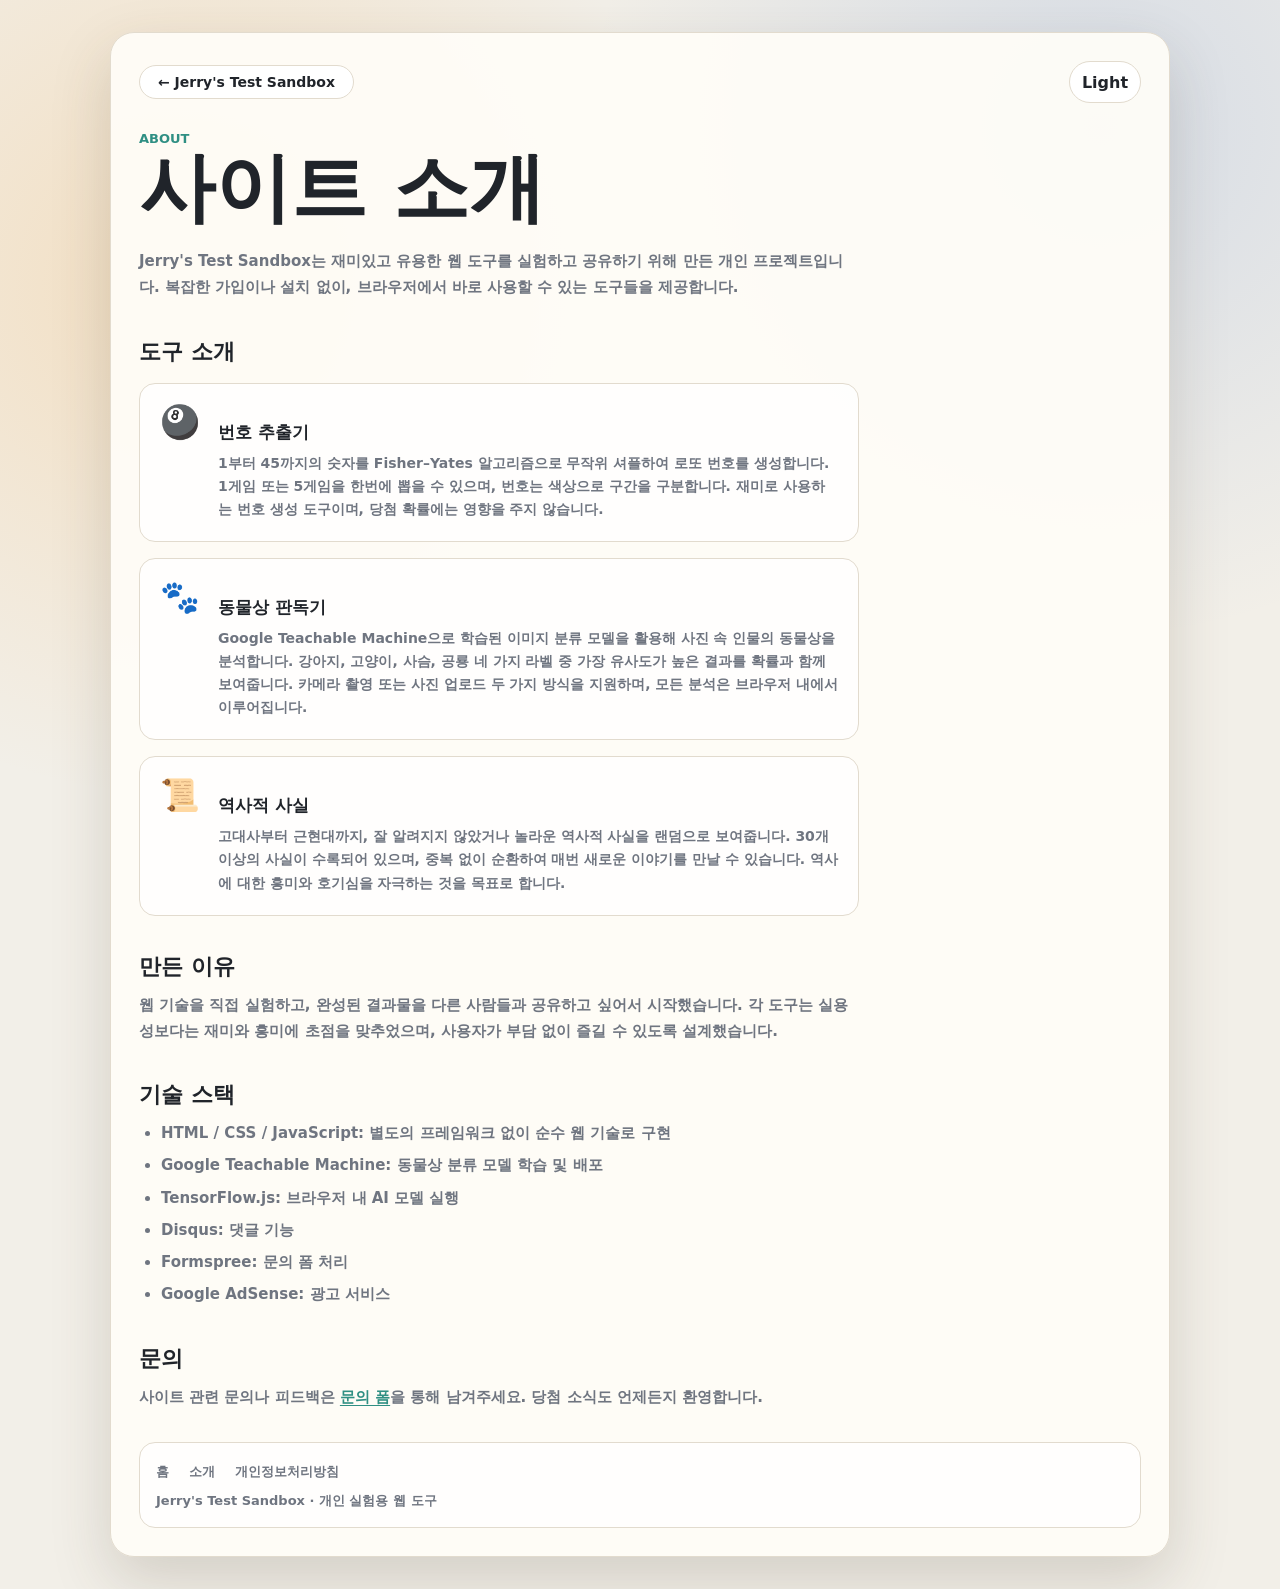
==== about.html @ fc661491 "Restructure sandbox pages and improve interactions" ====
<!DOCTYPE html>
<html lang="ko">
<head>
    <meta charset="UTF-8">
    <meta name="viewport" content="width=device-width, initial-scale=1.0">
    <meta name="description" content="Jerry's Test Sandbox 소개 - 로또 번호 추출기, 동물상 판독기, 역사적 사실 생성기를 만든 개인 실험 사이트입니다.">
    <title>사이트 소개 · Jerry's Test Sandbox</title>
    <link rel="stylesheet" href="styles.css">
    <script async src="https://pagead2.googlesyndication.com/pagead/js/adsbygoogle.js?client=ca-pub-7454071284445870" crossorigin="anonymous"></script>
</head>
<body>
    <main class="app-shell">
        <div class="page-panel">
            <nav class="sub-nav">
                <a href="index.html" class="back-link">← Jerry's Test Sandbox</a>
                <button class="theme-toggle" id="themeToggle" type="button" aria-label="다크 모드로 전환">
                    <span id="themeLabel">Light</span>
                </button>
            </nav>

            <header class="page-header">
                <p class="eyebrow">About</p>
                <h1>사이트 소개</h1>
            </header>

            <div class="prose">
                <p>Jerry's Test Sandbox는 재미있고 유용한 웹 도구를 실험하고 공유하기 위해 만든 개인 프로젝트입니다. 복잡한 가입이나 설치 없이, 브라우저에서 바로 사용할 수 있는 도구들을 제공합니다.</p>

                <h2>도구 소개</h2>

                <div class="about-grid">
                    <div class="about-card">
                        <div class="about-icon" aria-hidden="true">🎱</div>
                        <div>
                            <h3><a href="lotto.html">번호 추출기</a></h3>
                            <p>1부터 45까지의 숫자를 Fisher–Yates 알고리즘으로 무작위 셔플하여 로또 번호를 생성합니다. 1게임 또는 5게임을 한번에 뽑을 수 있으며, 번호는 색상으로 구간을 구분합니다. 재미로 사용하는 번호 생성 도구이며, 당첨 확률에는 영향을 주지 않습니다.</p>
                        </div>
                    </div>

                    <div class="about-card">
                        <div class="about-icon" aria-hidden="true">🐾</div>
                        <div>
                            <h3><a href="animal.html">동물상 판독기</a></h3>
                            <p>Google Teachable Machine으로 학습된 이미지 분류 모델을 활용해 사진 속 인물의 동물상을 분석합니다. 강아지, 고양이, 사슴, 공룡 네 가지 라벨 중 가장 유사도가 높은 결과를 확률과 함께 보여줍니다. 카메라 촬영 또는 사진 업로드 두 가지 방식을 지원하며, 모든 분석은 브라우저 내에서 이루어집니다.</p>
                        </div>
                    </div>

                    <div class="about-card">
                        <div class="about-icon" aria-hidden="true">📜</div>
                        <div>
                            <h3><a href="history.html">역사적 사실</a></h3>
                            <p>고대사부터 근현대까지, 잘 알려지지 않았거나 놀라운 역사적 사실을 랜덤으로 보여줍니다. 30개 이상의 사실이 수록되어 있으며, 중복 없이 순환하여 매번 새로운 이야기를 만날 수 있습니다. 역사에 대한 흥미와 호기심을 자극하는 것을 목표로 합니다.</p>
                        </div>
                    </div>
                </div>

                <h2>만든 이유</h2>
                <p>웹 기술을 직접 실험하고, 완성된 결과물을 다른 사람들과 공유하고 싶어서 시작했습니다. 각 도구는 실용성보다는 재미와 흥미에 초점을 맞추었으며, 사용자가 부담 없이 즐길 수 있도록 설계했습니다.</p>

                <h2>기술 스택</h2>
                <ul>
                    <li><strong>HTML / CSS / JavaScript:</strong> 별도의 프레임워크 없이 순수 웹 기술로 구현</li>
                    <li><strong>Google Teachable Machine:</strong> 동물상 분류 모델 학습 및 배포</li>
                    <li><strong>TensorFlow.js:</strong> 브라우저 내 AI 모델 실행</li>
                    <li><strong>Disqus:</strong> 댓글 기능</li>
                    <li><strong>Formspree:</strong> 문의 폼 처리</li>
                    <li><strong>Google AdSense:</strong> 광고 서비스</li>
                </ul>

                <h2>문의</h2>
                <p>사이트 관련 문의나 피드백은 <a href="index.html#contact">문의 폼</a>을 통해 남겨주세요. 당첨 소식도 언제든지 환영합니다.</p>
            </div>

            <footer class="site-footer">
                <div class="footer-links">
                    <a href="index.html">홈</a>
                    <a href="about.html">소개</a>
                    <a href="privacy.html">개인정보처리방침</a>
                </div>
                <p>Jerry's Test Sandbox · 개인 실험용 웹 도구</p>
            </footer>
        </div>
    </main>
    <script src="common.js"></script>
</body>
</html>
---- styles.css ----
:root {
    color-scheme: light;
    --bg: #f2efe8;
    --panel: #fffdf8;
    --panel-strong: #ffffff;
    --text: #20242a;
    --muted: #6f7580;
    --line: #e2dbce;
    --accent: #2f8f83;
    --accent-dark: #1f6f66;
    --warm: #f4b45f;
    --rose: #e9697a;
    --blue: #5987d7;
    --lotto-yellow: #fbc400;
    --lotto-blue: #5f8ee4;
    --lotto-red: #f05b5b;
    --lotto-gray: #8f98a3;
    --lotto-green: #57b96f;
    --shadow: 0 24px 60px rgba(73, 62, 44, 0.18);
}

body.dark {
    color-scheme: dark;
    --bg: #14181b;
    --panel: #1e2428;
    --panel-strong: #283037;
    --text: #f5f7f8;
    --muted: #a9b1bb;
    --line: #39424a;
    --accent: #63c9b9;
    --accent-dark: #8ce3d6;
    --warm: #f4c978;
    --rose: #ff8a98;
    --blue: #7ea7ff;
    --lotto-yellow: #ffd43b;
    --lotto-blue: #78a7ff;
    --lotto-red: #ff7676;
    --lotto-gray: #aeb7c4;
    --lotto-green: #69d384;
    --shadow: 0 24px 70px rgba(0, 0, 0, 0.38);
}

* {
    box-sizing: border-box;
}

[hidden] {
    display: none !important;
}

body {
    min-height: 100vh;
    margin: 0;
    font-family: Inter, ui-sans-serif, system-ui, -apple-system, BlinkMacSystemFont, "Segoe UI", sans-serif;
    background:
        radial-gradient(circle at 14% 18%, color-mix(in srgb, var(--warm) 28%, transparent), transparent 30%),
        radial-gradient(circle at 86% 8%, color-mix(in srgb, var(--blue) 18%, transparent), transparent 28%),
        var(--bg);
    color: var(--text);
}

button,
input {
    font: inherit;
}

select,
textarea {
    font: inherit;
}

.app-shell {
    min-height: 100vh;
    display: grid;
    place-items: center;
    padding: 32px 18px;
}

.sandbox-panel,
.page-panel {
    width: min(1060px, 100%);
    padding: 28px;
    border: 1px solid var(--line);
    border-radius: 24px;
    background: color-mix(in srgb, var(--panel) 93%, transparent);
    box-shadow: var(--shadow);
}

.topbar {
    display: flex;
    align-items: flex-start;
    justify-content: space-between;
    gap: 18px;
    margin-bottom: 20px;
}

.eyebrow {
    margin: 0 0 6px;
    color: var(--accent);
    font-size: 13px;
    font-weight: 900;
    letter-spacing: 0;
    text-transform: uppercase;
}

h1,
h2,
p {
    margin-top: 0;
}

h1 {
    margin-bottom: 0;
    font-size: clamp(40px, 7vw, 76px);
    line-height: 0.95;
}

.theme-toggle {
    min-width: 72px;
    min-height: 42px;
    border: 1px solid var(--line);
    border-radius: 999px;
    background: var(--panel-strong);
    color: var(--text);
    font-weight: 900;
    cursor: pointer;
}

.feature-nav {
    display: grid;
    grid-template-columns: repeat(3, minmax(0, 1fr));
    gap: 10px;
    margin-bottom: 22px;
    padding: 8px;
    border: 1px solid var(--line);
    border-radius: 18px;
    background: color-mix(in srgb, var(--panel-strong) 72%, transparent);
}

.nav-button {
    min-height: 48px;
    border: 0;
    border-radius: 12px;
    background: transparent;
    color: var(--muted);
    font-weight: 900;
    cursor: pointer;
}

.nav-button.active {
    background: var(--accent);
    color: white;
    box-shadow: 0 12px 22px color-mix(in srgb, var(--accent) 24%, transparent);
}

.feature-view {
    display: none;
}

.feature-view.active {
    display: block;
}

.site-summary {
    display: grid;
    grid-template-columns: repeat(4, minmax(0, 1fr));
    gap: 12px;
    margin-top: 24px;
}

.site-summary article,
.content-notes,
.site-footer {
    border: 1px solid var(--line);
    border-radius: 16px;
    background: color-mix(in srgb, var(--panel-strong) 78%, transparent);
}

.site-summary article {
    padding: 16px;
}

.site-summary h2,
.content-notes h2,
.site-footer h2 {
    margin-bottom: 8px;
    font-size: 17px;
    line-height: 1.25;
}

.site-summary p,
.content-notes p,
.site-footer p {
    margin-bottom: 0;
    color: var(--muted);
    font-size: 14px;
    font-weight: 700;
    line-height: 1.55;
}

.feature-heading {
    margin-bottom: 18px;
}

.feature-heading h2 {
    margin-bottom: 0;
    font-size: clamp(28px, 5vw, 44px);
    line-height: 1;
}

.controls {
    display: flex;
    justify-content: flex-end;
    margin-bottom: 16px;
}

.switch-control {
    display: inline-flex;
    align-items: center;
    gap: 10px;
    min-height: 42px;
    padding: 6px 8px 6px 14px;
    border: 1px solid var(--line);
    border-radius: 999px;
    background: var(--panel-strong);
    color: var(--text);
    cursor: pointer;
    user-select: none;
}

.switch-text {
    font-size: 14px;
    font-weight: 800;
}

.switch-control input {
    position: absolute;
    width: 1px;
    height: 1px;
    opacity: 0;
}

.switch-track {
    display: inline-flex;
    align-items: center;
    width: 48px;
    height: 28px;
    padding: 3px;
    border-radius: 999px;
    background: color-mix(in srgb, var(--line) 76%, var(--panel-strong));
    transition: background-color 180ms ease;
}

.switch-thumb {
    width: 22px;
    height: 22px;
    border-radius: 50%;
    background: var(--panel-strong);
    box-shadow: 0 3px 8px rgba(0, 0, 0, 0.2);
    transition: transform 180ms ease;
}

.switch-control input:checked + .switch-track {
    background: var(--accent);
}

.switch-control input:checked + .switch-track .switch-thumb {
    transform: translateX(20px);
}

.tickets {
    display: grid;
    gap: 14px;
    margin-bottom: 18px;
}

.ticket {
    position: relative;
    overflow: hidden;
    padding: 22px;
    border: 1px solid var(--line);
    border-radius: 18px;
    background:
        linear-gradient(135deg, color-mix(in srgb, var(--panel-strong) 86%, var(--warm)), var(--panel-strong)),
        var(--panel-strong);
}

.ticket.compact {
    display: grid;
    grid-template-columns: 42px minmax(0, 1fr);
    align-items: center;
    gap: 10px;
    padding: 8px 12px;
}

.ticket.compact::before,
.ticket.compact::after {
    display: none;
}

.ticket::before,
.ticket::after {
    position: absolute;
    top: 50%;
    width: 34px;
    height: 34px;
    border-radius: 50%;
    background: var(--panel);
    content: "";
    transform: translateY(-50%);
}

.ticket::before {
    left: -17px;
}

.ticket::after {
    right: -17px;
}

.ticket-header,
.bonus-row {
    display: flex;
    align-items: center;
}

.ticket-header {
    justify-content: space-between;
    gap: 12px;
    margin-bottom: 24px;
}

.ticket-mark {
    padding: 7px 10px;
    border-radius: 8px;
    background: var(--text);
    color: var(--panel);
    font-weight: 900;
}

.game-label {
    color: var(--muted);
    font-size: 14px;
    font-weight: 800;
}

.ticket.compact .game-label {
    min-width: 40px;
    font-size: 13px;
}

.number-line {
    display: flex;
    align-items: center;
    justify-content: center;
    gap: 6px;
    min-width: 0;
}

.balls {
    display: grid;
    grid-template-columns: repeat(6, minmax(54px, 1fr));
    gap: 12px;
}

.ticket.compact .balls {
    grid-template-columns: repeat(6, 34px);
    justify-content: center;
    gap: 5px;
}

.ball,
.bonus-ball {
    display: grid;
    aspect-ratio: 1;
    place-items: center;
    border-radius: 50%;
    color: #111318;
    font-size: clamp(22px, 5vw, 34px);
    font-weight: 900;
    box-shadow: inset 0 -8px 16px rgba(0, 0, 0, 0.16), 0 10px 20px rgba(0, 0, 0, 0.12);
}

.ticket.compact .ball,
.ticket.compact .bonus-ball {
    width: 34px;
    height: 34px;
    font-size: 15px;
    box-shadow: inset 0 -5px 10px rgba(0, 0, 0, 0.14), 0 6px 12px rgba(0, 0, 0, 0.1);
}

.ball-yellow,
.bonus-ball.ball-yellow {
    background: var(--lotto-yellow);
    color: #1f1a05;
}

.ball-blue,
.bonus-ball.ball-blue {
    background: var(--lotto-blue);
    color: white;
}

.ball-red,
.bonus-ball.ball-red {
    background: var(--lotto-red);
    color: white;
}

.ball-gray,
.bonus-ball.ball-gray {
    background: var(--lotto-gray);
    color: white;
}

.ball-green,
.bonus-ball.ball-green {
    background: var(--lotto-green);
    color: #092513;
}

.ball.placeholder,
.bonus-ball.placeholder {
    background: color-mix(in srgb, var(--line) 72%, var(--panel-strong));
    color: var(--muted);
}

.bonus-row {
    justify-content: center;
    gap: 12px;
    margin-top: 22px;
}

.plus {
    color: var(--muted);
    font-size: 28px;
    font-weight: 800;
}

.ticket.compact .plus {
    font-size: 18px;
    line-height: 1;
}

.bonus-ball {
    width: 70px;
    height: 70px;
}

.test-layout {
    display: grid;
    grid-template-columns: minmax(0, 1.05fr) minmax(320px, 0.95fr);
    gap: 18px;
}

.camera-card,
.result-card {
    border: 1px solid var(--line);
    border-radius: 18px;
    background: var(--panel-strong);
}

.camera-card {
    display: grid;
    gap: 16px;
    padding: 18px;
}

.camera-frame {
    position: relative;
    display: grid;
    min-height: 420px;
    place-items: center;
    overflow: hidden;
    border-radius: 16px;
    background:
        linear-gradient(135deg, color-mix(in srgb, var(--accent) 16%, transparent), transparent),
        color-mix(in srgb, var(--panel) 74%, var(--line));
}

#webcam-container {
    display: grid;
    place-items: center;
}

.camera-placeholder {
    display: grid;
    gap: 10px;
    width: min(280px, 80%);
    aspect-ratio: 1;
    place-items: center;
    align-content: center;
    border: 2px dashed color-mix(in srgb, var(--accent) 44%, var(--line));
    border-radius: 50%;
    color: var(--muted);
    text-align: center;
}

.placeholder-mark {
    display: grid;
    width: 70px;
    height: 70px;
    place-items: center;
    border-radius: 50%;
    background: var(--panel-strong);
    font-size: 44px;
    line-height: 1;
    font-weight: 1000;
    color: var(--accent);
}

.placeholder-copy {
    max-width: 160px;
    color: var(--muted);
    font-size: 14px;
    font-weight: 800;
    line-height: 1.35;
}

.webcam-canvas,
.preview-image {
    width: min(100%, 420px);
    height: auto;
    max-height: 420px;
    object-fit: contain;
    border-radius: 16px;
    box-shadow: 0 18px 44px rgba(0, 0, 0, 0.24);
}

.action-row {
    display: grid;
    grid-template-columns: 1fr auto auto;
    gap: 10px;
}

.primary-button,
.secondary-button {
    min-height: 54px;
    border-radius: 14px;
    font-weight: 900;
    cursor: pointer;
}

.primary-button {
    width: 100%;
    border: 0;
    background: var(--accent);
    color: white;
    box-shadow: 0 14px 24px color-mix(in srgb, var(--accent) 26%, transparent);
}

.primary-button:hover {
    background: var(--accent-dark);
}

.secondary-button {
    min-width: 92px;
    border: 1px solid var(--line);
    background: transparent;
    color: var(--text);
}

.primary-button:disabled,
.secondary-button:disabled {
    cursor: wait;
    opacity: 0.55;
}

.status-text {
    min-height: 22px;
    margin: 0;
    color: var(--muted);
    font-size: 14px;
    font-weight: 700;
}

.upload-control {
    display: grid;
    gap: 8px;
    padding: 14px;
    border: 1px dashed var(--line);
    border-radius: 14px;
    background: color-mix(in srgb, var(--panel) 72%, transparent);
    cursor: pointer;
}

.upload-control.button-like {
    place-items: center;
    min-height: 52px;
    border-style: solid;
    border-color: color-mix(in srgb, var(--accent) 42%, var(--line));
}

.upload-control span {
    color: var(--text);
    font-weight: 900;
}

.upload-control input {
    position: absolute;
    width: 1px;
    height: 1px;
    opacity: 0;
}

.reset-button {
    width: 100%;
}

.mode-note {
    color: var(--muted);
    font-size: 13px;
    font-weight: 700;
    line-height: 1.45;
}

.result-card {
    display: grid;
    align-content: start;
    gap: 18px;
    padding: 18px;
}

.result-hero {
    display: grid;
    gap: 12px;
    min-height: 220px;
    place-items: center;
    padding: 28px 18px;
    border-radius: 16px;
    background:
        radial-gradient(circle at 30% 20%, color-mix(in srgb, var(--warm) 34%, transparent), transparent 34%),
        linear-gradient(145deg, color-mix(in srgb, var(--accent) 14%, var(--panel-strong)), var(--panel-strong));
    text-align: center;
}

.animal-badge {
    display: grid;
    width: min(190px, 70vw);
    aspect-ratio: 1;
    place-items: center;
    border-radius: 24px;
    background:
        radial-gradient(circle at 32% 28%, rgba(255, 255, 255, 0.72), transparent 18%),
        linear-gradient(145deg, var(--accent), var(--blue));
    color: white;
    font-size: clamp(26px, 6vw, 44px);
    font-weight: 1000;
    letter-spacing: 0;
    box-shadow: 0 18px 38px color-mix(in srgb, var(--accent) 24%, transparent);
}

.animal-badge.dog {
    background:
        radial-gradient(circle at 30% 24%, rgba(255, 255, 255, 0.68), transparent 18%),
        linear-gradient(145deg, #f2b764, #a96535);
}

.animal-badge.cat {
    background:
        radial-gradient(circle at 30% 24%, rgba(255, 255, 255, 0.68), transparent 18%),
        linear-gradient(145deg, #6d7483, #232935);
}

.animal-badge.deer {
    background:
        radial-gradient(circle at 30% 24%, rgba(255, 255, 255, 0.68), transparent 18%),
        linear-gradient(145deg, #d99b5b, #6d7f52);
}

.animal-badge.dino {
    background:
        radial-gradient(circle at 30% 24%, rgba(255, 255, 255, 0.68), transparent 18%),
        linear-gradient(145deg, #59b87b, #27685e);
}

.result-label {
    margin: 0;
    color: var(--muted);
    font-size: 13px;
    font-weight: 900;
    text-transform: uppercase;
}

.result-hero h2 {
    margin: 0;
    font-size: clamp(34px, 6vw, 56px);
    line-height: 1;
}

.result-caption {
    max-width: 280px;
    margin: 0;
    color: var(--muted);
    font-size: 14px;
    font-weight: 800;
    line-height: 1.45;
}

.score-ring {
    display: grid;
    width: 92px;
    height: 92px;
    place-items: center;
    border-radius: 50%;
    background: var(--text);
    color: var(--panel);
    font-size: 24px;
    font-weight: 1000;
}

.prediction-list {
    display: grid;
    gap: 10px;
}

.history-layout {
    display: grid;
    grid-template-columns: minmax(0, 1fr) 280px;
    gap: 18px;
    margin-bottom: 18px;
}

.history-card,
.history-side {
    border: 1px solid var(--line);
    border-radius: 18px;
    background: var(--panel-strong);
}

.history-card {
    position: relative;
    overflow: hidden;
    display: grid;
    gap: 14px;
    min-height: 360px;
    align-content: center;
    padding: 30px;
    background:
        radial-gradient(circle at 80% 16%, color-mix(in srgb, var(--warm) 34%, transparent), transparent 28%),
        linear-gradient(145deg, color-mix(in srgb, var(--accent) 12%, var(--panel-strong)), var(--panel-strong));
}

.history-date {
    width: fit-content;
    padding: 8px 12px;
    border-radius: 999px;
    background: var(--text);
    color: var(--panel);
    font-size: 13px;
    font-weight: 900;
}

.history-year {
    color: var(--accent);
    font-size: clamp(54px, 10vw, 108px);
    line-height: 0.9;
    font-weight: 1000;
}

.history-card h3 {
    max-width: 680px;
    margin: 0;
    font-size: clamp(28px, 5vw, 48px);
    line-height: 1.05;
}

.history-card p {
    max-width: 700px;
    margin: 0;
    color: var(--muted);
    font-size: 17px;
    font-weight: 750;
    line-height: 1.55;
}

.history-meta {
    display: flex;
    flex-wrap: wrap;
    gap: 8px;
}

.history-meta span {
    padding: 7px 10px;
    border: 1px solid var(--line);
    border-radius: 999px;
    background: color-mix(in srgb, var(--panel) 72%, transparent);
    color: var(--muted);
    font-size: 13px;
    font-weight: 900;
}

.history-side {
    display: grid;
    align-content: center;
    gap: 12px;
    padding: 18px;
}

.history-side p {
    margin: 0;
    color: var(--muted);
    font-size: 14px;
    font-weight: 800;
    line-height: 1.5;
}

.empty-state {
    padding: 18px;
    border: 1px dashed var(--line);
    border-radius: 14px;
    color: var(--muted);
    font-weight: 700;
    text-align: center;
}

.prediction-item {
    display: grid;
    gap: 8px;
    padding: 12px;
    border: 1px solid var(--line);
    border-radius: 14px;
    background: color-mix(in srgb, var(--panel) 72%, transparent);
}

.prediction-meta {
    display: flex;
    align-items: center;
    justify-content: space-between;
    gap: 12px;
    font-weight: 900;
}

.prediction-meta strong {
    color: var(--accent);
}

.meter {
    height: 10px;
    overflow: hidden;
    border-radius: 999px;
    background: color-mix(in srgb, var(--line) 74%, transparent);
}

.meter span {
    display: block;
    height: 100%;
    border-radius: inherit;
    background: linear-gradient(90deg, var(--accent), var(--warm), var(--rose));
    transition: width 160ms ease;
}

.content-notes {
    margin-top: 24px;
    padding: 18px;
}

.note-grid {
    display: grid;
    grid-template-columns: repeat(3, minmax(0, 1fr));
    gap: 12px;
}

.faq-list {
    display: grid;
    gap: 10px;
    margin-top: 16px;
}

.faq-list details {
    border: 1px solid var(--line);
    border-radius: 12px;
    background: var(--panel-strong);
}

.faq-list summary {
    cursor: pointer;
    padding: 13px 14px;
    color: var(--text);
    font-weight: 900;
}

.faq-list details p {
    padding: 0 14px 14px;
}

.site-footer {
    margin-top: 16px;
    padding: 16px;
}

@media (max-width: 820px) {
    .app-shell {
        padding: 12px;
    }

    .sandbox-panel {
        padding: 14px;
        border-radius: 16px;
    }

    .topbar {
        align-items: stretch;
        flex-direction: column;
        gap: 10px;
        margin-bottom: 12px;
    }

    h1 {
        font-size: clamp(30px, 10vw, 44px);
    }

    .eyebrow {
        margin-bottom: 4px;
        font-size: 12px;
    }

    .theme-toggle {
        width: 100%;
        min-height: 38px;
    }

    .feature-nav {
        gap: 6px;
        margin-bottom: 14px;
        padding: 6px;
    }

    .nav-button {
        min-height: 42px;
        font-size: 13px;
    }

    .feature-heading {
        margin-bottom: 12px;
    }

    .feature-heading h2 {
        font-size: clamp(24px, 8vw, 34px);
    }

    .feature-nav,
    .site-summary,
    .note-grid,
    .test-layout,
    .history-layout {
        grid-template-columns: 1fr;
    }

    .site-summary {
        margin-top: 18px;
    }

    .site-summary article,
    .content-notes,
    .site-footer {
        padding: 12px;
    }

    .site-summary h2,
    .content-notes h2 {
        font-size: 15px;
    }

    .site-summary p,
    .content-notes p,
    .site-footer p {
        font-size: 13px;
        line-height: 1.45;
    }

    .content-notes {
        margin-top: 14px;
    }

    .faq-list summary {
        padding: 11px 12px;
        font-size: 13px;
    }

    .faq-list details p {
        padding: 0 12px 12px;
    }

    .controls {
        justify-content: stretch;
    }

    .switch-control {
        width: 100%;
        justify-content: space-between;
    }

    .balls {
        grid-template-columns: repeat(3, 1fr);
    }

    .ticket.compact {
        grid-template-columns: 32px minmax(0, 1fr);
        gap: 6px;
        padding: 7px 9px;
    }

    .ticket.compact .game-label {
        min-width: 34px;
        font-size: 12px;
    }

    .ticket.compact .balls {
        grid-template-columns: repeat(6, 28px);
        gap: 4px;
    }

    .ticket.compact .ball,
    .ticket.compact .bonus-ball {
        width: 28px;
        height: 28px;
        font-size: 13px;
    }

    .ticket.compact .plus {
        font-size: 15px;
    }

    .camera-frame {
        min-height: 280px;
    }

    .action-row {
        grid-template-columns: 1fr;
    }

    .secondary-button {
        width: 100%;
    }

    .history-card {
        min-height: 300px;
        padding: 20px;
    }

    .history-card p {
        font-size: 15px;
    }
}

/* ─── Subpage Navigation ─── */

.sub-nav {
    display: flex;
    align-items: center;
    justify-content: space-between;
    gap: 12px;
    margin-bottom: 28px;
}

.back-link {
    display: inline-flex;
    align-items: center;
    gap: 6px;
    padding: 8px 18px;
    border: 1px solid var(--line);
    border-radius: 999px;
    background: var(--panel-strong);
    color: var(--text);
    font-size: 14px;
    font-weight: 800;
    text-decoration: none;
    transition: border-color 130ms ease, color 130ms ease;
}

.back-link:hover {
    border-color: var(--accent);
    color: var(--accent);
}

.page-header {
    margin-bottom: 24px;
}

/* ─── Action Button (primary full-width CTA) ─── */

.action-button {
    width: 100%;
    min-height: 58px;
    margin-top: 4px;
    border: 0;
    border-radius: 16px;
    background: var(--accent);
    color: white;
    font-size: 16px;
    font-weight: 900;
    cursor: pointer;
    box-shadow: 0 14px 24px color-mix(in srgb, var(--accent) 26%, transparent);
    transition: background-color 140ms ease;
}

.action-button:hover {
    background: var(--accent-dark);
}

/* ─── Landing Page ─── */

.home-intro {
    margin-bottom: 28px;
    color: var(--muted);
    font-size: 16px;
    font-weight: 700;
    line-height: 1.5;
}

.feature-grid {
    display: grid;
    grid-template-columns: repeat(3, minmax(0, 1fr));
    gap: 14px;
}

.feature-card {
    display: flex;
    flex-direction: column;
    gap: 14px;
    padding: 22px;
    border: 1px solid var(--line);
    border-radius: 20px;
    background: color-mix(in srgb, var(--panel-strong) 90%, transparent);
    color: var(--text);
    text-decoration: none;
    transition: border-color 160ms ease, box-shadow 160ms ease, transform 160ms ease;
}

.feature-card:hover {
    border-color: var(--accent);
    box-shadow: 0 16px 36px color-mix(in srgb, var(--accent) 14%, transparent);
    transform: translateY(-2px);
}

.feature-icon {
    font-size: 36px;
    line-height: 1;
}

.feature-info h2 {
    margin-bottom: 6px;
    font-size: 20px;
}

.feature-info p {
    margin: 0;
    color: var(--muted);
    font-size: 14px;
    font-weight: 700;
    line-height: 1.55;
}

.feature-arrow {
    margin-top: auto;
    color: var(--accent);
    font-size: 20px;
    font-weight: 900;
}

/* ─── Info Section (shared across sub-pages) ─── */

.info-section,
.faq-section {
    margin-top: 40px;
    padding-top: 32px;
    border-top: 1px solid var(--line);
}

.section-title {
    margin-bottom: 18px;
    font-size: clamp(18px, 3vw, 24px);
}

.info-grid {
    display: grid;
    grid-template-columns: repeat(3, minmax(0, 1fr));
    gap: 12px;
}

.info-card {
    padding: 16px;
    border: 1px solid var(--line);
    border-radius: 16px;
    background: color-mix(in srgb, var(--panel-strong) 78%, transparent);
}

.info-card h3 {
    margin-bottom: 8px;
    font-size: 15px;
}

.info-card p {
    margin: 0;
    color: var(--muted);
    font-size: 14px;
    font-weight: 700;
    line-height: 1.55;
}

/* ─── Comments Section ─── */

.comments-section {
    margin-top: 40px;
    padding-top: 32px;
    border-top: 1px solid var(--line);
}

.section-heading {
    margin-bottom: 20px;
}

.section-heading h2 {
    margin-bottom: 0;
    font-size: clamp(22px, 4vw, 32px);
}

.disqus-status {
    color: var(--muted);
    font-size: 14px;
    font-weight: 700;
}

/* ─── Contact Form ─── */

.contact-form {
    margin-top: 40px;
    padding-top: 32px;
    border-top: 1px solid var(--line);
    display: grid;
    gap: 14px;
}

.contact-form h2 {
    margin-bottom: 0;
    font-size: clamp(22px, 4vw, 32px);
}

.form-grid {
    display: grid;
    grid-template-columns: repeat(2, minmax(0, 1fr));
    gap: 12px;
}

.contact-form label {
    display: grid;
    gap: 6px;
}

.contact-form label > span {
    font-size: 13px;
    font-weight: 800;
    color: var(--muted);
}

.contact-form input,
.contact-form select,
.contact-form textarea {
    width: 100%;
    padding: 12px 14px;
    border: 1px solid var(--line);
    border-radius: 12px;
    background: var(--panel-strong);
    color: var(--text);
    font-size: 15px;
    font-weight: 600;
    transition: border-color 140ms ease;
}

.contact-form input:focus,
.contact-form select:focus,
.contact-form textarea:focus {
    outline: none;
    border-color: var(--accent);
}

.contact-form textarea {
    resize: vertical;
}

.submit-button {
    min-height: 52px;
    border: 0;
    border-radius: 14px;
    background: var(--accent);
    color: white;
    font-size: 15px;
    font-weight: 900;
    cursor: pointer;
    transition: background-color 140ms ease;
}

.submit-button:hover {
    background: var(--accent-dark);
}

.form-status {
    min-height: 20px;
    margin: 0;
    color: var(--muted);
    font-size: 14px;
    font-weight: 700;
}

/* ─── History Facts ─── */

.fact-display {
    margin-bottom: 20px;
}

.history-controls {
    display: grid;
    gap: 14px;
    margin-bottom: 18px;
}

.search-control {
    display: grid;
    gap: 8px;
}

.search-control span {
    color: var(--muted);
    font-size: 13px;
    font-weight: 900;
}

.search-control input {
    width: 100%;
    min-height: 48px;
    padding: 0 14px;
    border: 1px solid var(--line);
    border-radius: 14px;
    background: var(--panel-strong);
    color: var(--text);
    font-weight: 700;
}

.category-filter {
    display: flex;
    flex-wrap: wrap;
    gap: 8px;
}

.filter-chip {
    min-height: 36px;
    padding: 0 13px;
    border: 1px solid var(--line);
    border-radius: 999px;
    background: var(--panel-strong);
    color: var(--muted);
    font-size: 13px;
    font-weight: 900;
    cursor: pointer;
}

.filter-chip.active {
    border-color: var(--accent);
    background: var(--accent);
    color: white;
}

.fact-card {
    padding: 28px;
    border: 1px solid var(--line);
    border-radius: 20px;
    background:
        radial-gradient(circle at 90% 10%, color-mix(in srgb, var(--blue) 12%, transparent), transparent 36%),
        var(--panel-strong);
    margin-bottom: 10px;
}

.fact-meta {
    display: flex;
    align-items: center;
    flex-wrap: wrap;
    gap: 8px;
    margin-bottom: 16px;
}

.fact-badge {
    padding: 4px 14px;
    border-radius: 999px;
    font-size: 13px;
    font-weight: 900;
}

.fact-year {
    background: color-mix(in srgb, var(--accent) 14%, var(--line));
    color: var(--accent);
}

.fact-category {
    background: color-mix(in srgb, var(--warm) 20%, var(--line));
    color: var(--text);
}

.fact-title {
    margin-bottom: 12px;
    font-size: clamp(18px, 3.5vw, 26px);
    line-height: 1.3;
}

.fact-content {
    margin: 0;
    color: var(--muted);
    font-size: 15px;
    font-weight: 600;
    line-height: 1.7;
}

.fact-counter {
    text-align: right;
    color: var(--muted);
    font-size: 13px;
    font-weight: 700;
}

.history-actions {
    display: grid;
    grid-template-columns: 1fr auto;
    gap: 10px;
    margin-bottom: 26px;
}

.related-facts {
    margin-top: 28px;
}

.related-list {
    display: grid;
    grid-template-columns: repeat(2, minmax(0, 1fr));
    gap: 10px;
}

.related-item {
    display: grid;
    gap: 6px;
    min-height: 96px;
    padding: 14px;
    border: 1px solid var(--line);
    border-radius: 14px;
    background: var(--panel-strong);
    color: var(--text);
    text-align: left;
    cursor: pointer;
}

.related-item span {
    color: var(--accent);
    font-size: 12px;
    font-weight: 900;
}

.related-item strong {
    font-size: 14px;
    line-height: 1.35;
}

/* ─── Footer ─── */

.site-footer {
    margin-top: 32px;
    padding-top: 20px;
    border-top: 1px solid var(--line);
}

.site-footer p {
    margin: 0;
    color: var(--muted);
    font-size: 13px;
    font-weight: 700;
    line-height: 1.55;
}

/* ─── Responsive: New Elements ─── */

@media (max-width: 820px) {
    .sandbox-panel,
    .page-panel {
        padding: 14px;
        border-radius: 16px;
    }

    .feature-grid,
    .info-grid,
    .related-list {
        grid-template-columns: 1fr;
    }

    .feature-card {
        flex-direction: row;
        align-items: flex-start;
        padding: 16px;
        gap: 14px;
    }

    .feature-icon {
        font-size: 28px;
        flex-shrink: 0;
    }

    .feature-arrow {
        margin-top: 0;
        flex-shrink: 0;
        align-self: center;
    }

    .form-grid {
        grid-template-columns: 1fr;
    }

    .fact-card {
        padding: 18px;
    }

    .history-actions {
        grid-template-columns: 1fr;
    }

    .category-filter {
        flex-wrap: nowrap;
        overflow-x: auto;
        padding-bottom: 4px;
    }

    .filter-chip {
        flex: 0 0 auto;
    }

    .sub-nav {
        margin-bottom: 20px;
    }
}

/* ─── Prose (Privacy / About pages) ─── */

.prose {
    max-width: 720px;
}

.prose h2 {
    margin-top: 36px;
    margin-bottom: 10px;
    font-size: clamp(18px, 3vw, 22px);
}

.prose p,
.prose li {
    color: var(--muted);
    font-size: 15px;
    font-weight: 600;
    line-height: 1.75;
}

.prose ul {
    padding-left: 22px;
    margin: 10px 0;
}

.prose li {
    margin-bottom: 6px;
}

.prose a {
    color: var(--accent);
    text-decoration: underline;
    text-underline-offset: 3px;
}

.prose a:hover {
    color: var(--accent-dark);
}

.prose code {
    padding: 2px 7px;
    border-radius: 6px;
    background: color-mix(in srgb, var(--line) 70%, transparent);
    font-size: 13px;
}

.doc-date {
    margin-top: 6px;
    color: var(--muted);
    font-size: 13px;
    font-weight: 700;
}

/* ─── About Cards ─── */

.about-grid {
    display: grid;
    gap: 16px;
    margin: 16px 0 0;
}

.about-card {
    display: flex;
    gap: 18px;
    padding: 20px;
    border: 1px solid var(--line);
    border-radius: 16px;
    background: color-mix(in srgb, var(--panel-strong) 80%, transparent);
}

.about-icon {
    font-size: 32px;
    line-height: 1;
    flex-shrink: 0;
    margin-top: 2px;
}

.about-card h3 {
    margin-bottom: 8px;
    font-size: 17px;
}

.about-card h3 a {
    color: var(--text);
    text-decoration: none;
}

.about-card h3 a:hover {
    color: var(--accent);
}

.about-card p {
    margin: 0;
    color: var(--muted);
    font-size: 14px;
    font-weight: 600;
    line-height: 1.65;
}

/* ─── Footer Links ─── */

.footer-links {
    display: flex;
    flex-wrap: wrap;
    gap: 6px 20px;
    margin-bottom: 10px;
}

.footer-links a {
    color: var(--muted);
    font-size: 13px;
    font-weight: 800;
    text-decoration: none;
}

.footer-links a:hover {
    color: var(--accent);
}
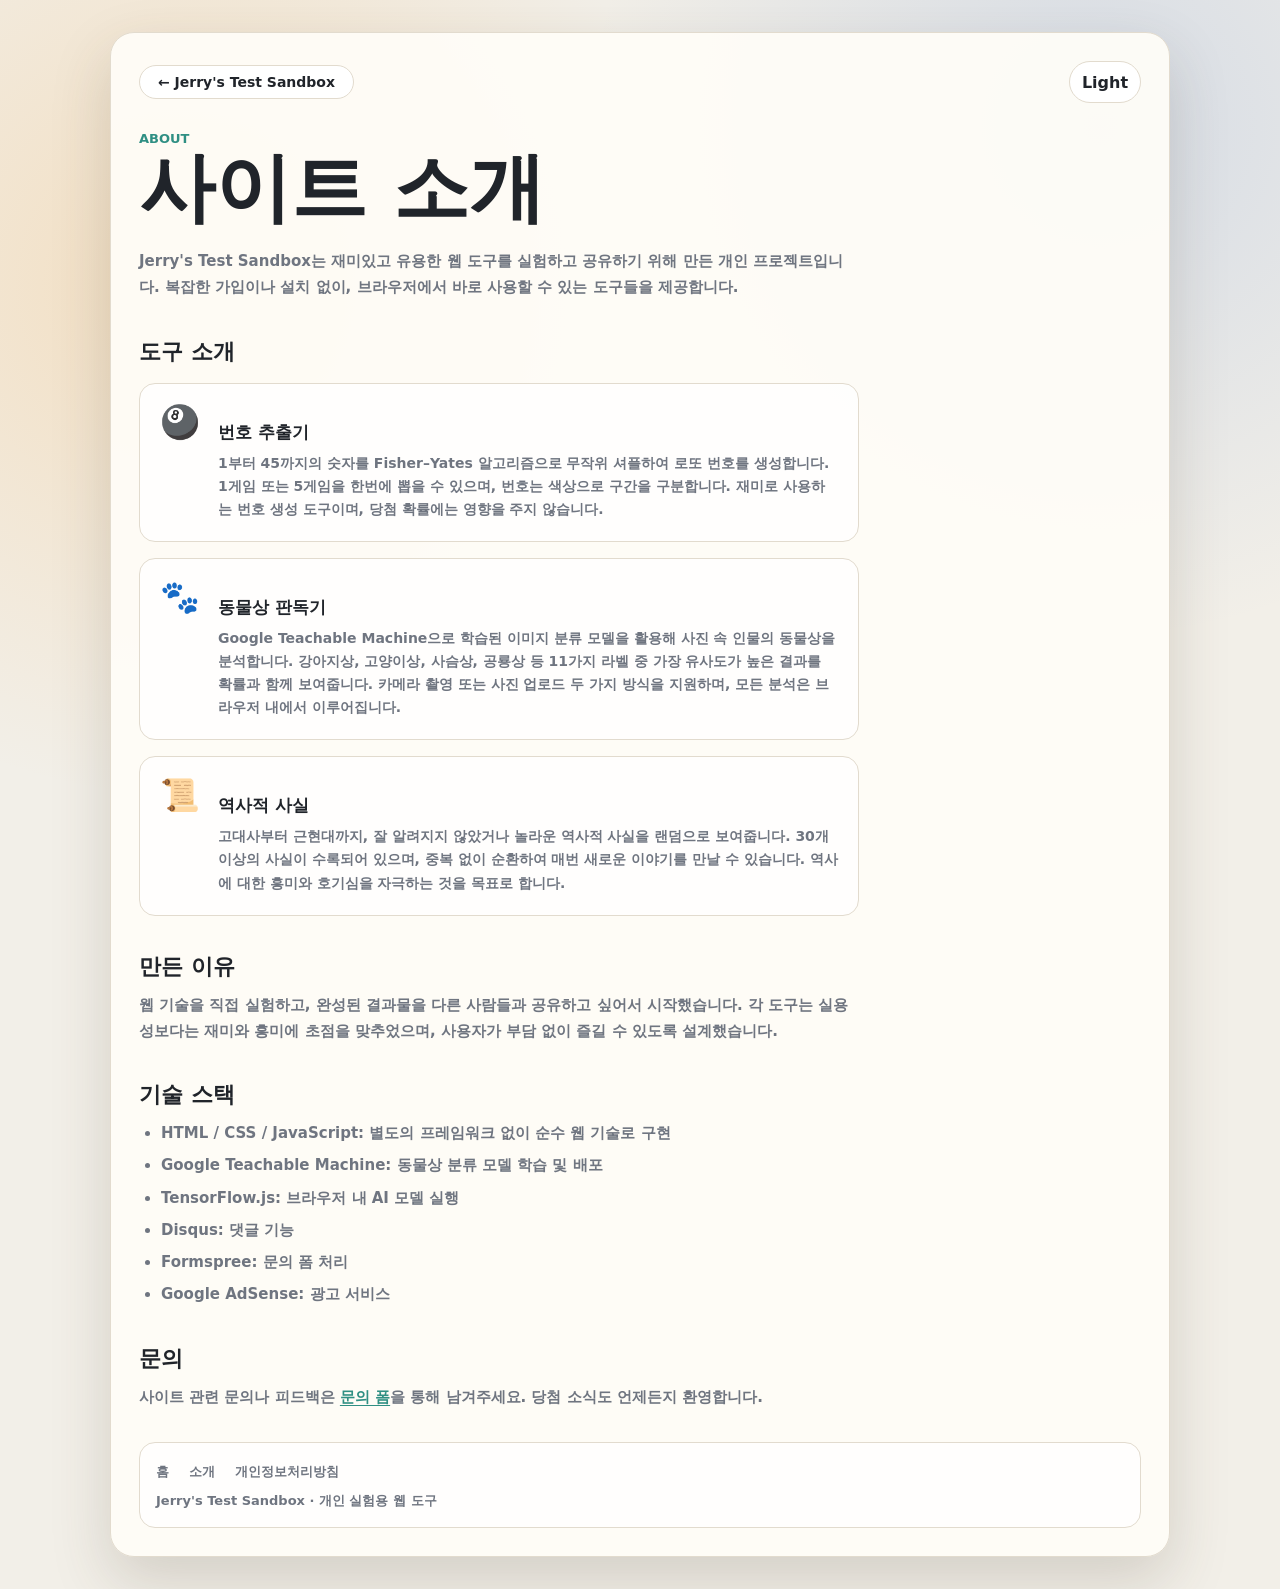
==== commit 414940c5: "Update animal face model labels" ====
--- a/about.html
+++ b/about.html
@@ -41,7 +41,7 @@
                         <div class="about-icon" aria-hidden="true">🐾</div>
                         <div>
                             <h3><a href="animal.html">동물상 판독기</a></h3>
-                            <p>Google Teachable Machine으로 학습된 이미지 분류 모델을 활용해 사진 속 인물의 동물상을 분석합니다. 강아지, 고양이, 사슴, 공룡 네 가지 라벨 중 가장 유사도가 높은 결과를 확률과 함께 보여줍니다. 카메라 촬영 또는 사진 업로드 두 가지 방식을 지원하며, 모든 분석은 브라우저 내에서 이루어집니다.</p>
+                            <p>Google Teachable Machine으로 학습된 이미지 분류 모델을 활용해 사진 속 인물의 동물상을 분석합니다. 강아지상, 고양이상, 사슴상, 공룡상 등 11가지 라벨 중 가장 유사도가 높은 결과를 확률과 함께 보여줍니다. 카메라 촬영 또는 사진 업로드 두 가지 방식을 지원하며, 모든 분석은 브라우저 내에서 이루어집니다.</p>
                         </div>
                     </div>
 
--- a/styles.css
+++ b/styles.css
@@ -644,7 +644,7 @@
         radial-gradient(circle at 32% 28%, rgba(255, 255, 255, 0.72), transparent 18%),
         linear-gradient(145deg, var(--accent), var(--blue));
     color: white;
-    font-size: clamp(26px, 6vw, 44px);
+    font-size: clamp(22px, 5vw, 38px);
     font-weight: 1000;
     letter-spacing: 0;
     box-shadow: 0 18px 38px color-mix(in srgb, var(--accent) 24%, transparent);
@@ -672,6 +672,51 @@
     background:
         radial-gradient(circle at 30% 24%, rgba(255, 255, 255, 0.68), transparent 18%),
         linear-gradient(145deg, #59b87b, #27685e);
+}
+
+.animal-badge.turtle {
+    background:
+        radial-gradient(circle at 30% 24%, rgba(255, 255, 255, 0.68), transparent 18%),
+        linear-gradient(145deg, #38bdf8, #22c55e);
+}
+
+.animal-badge.mantis {
+    background:
+        radial-gradient(circle at 30% 24%, rgba(255, 255, 255, 0.68), transparent 18%),
+        linear-gradient(145deg, #bef264, #16a34a);
+    color: #1a2e05;
+}
+
+.animal-badge.horse {
+    background:
+        radial-gradient(circle at 30% 24%, rgba(255, 255, 255, 0.68), transparent 18%),
+        linear-gradient(145deg, #f59e0b, #92400e);
+}
+
+.animal-badge.bear {
+    background:
+        radial-gradient(circle at 30% 24%, rgba(255, 255, 255, 0.68), transparent 18%),
+        linear-gradient(145deg, #a16207, #451a03);
+    color: #fef3c7;
+}
+
+.animal-badge.wolf {
+    background:
+        radial-gradient(circle at 30% 24%, rgba(255, 255, 255, 0.68), transparent 18%),
+        linear-gradient(145deg, #64748b, #111827);
+}
+
+.animal-badge.squirrel {
+    background:
+        radial-gradient(circle at 30% 24%, rgba(255, 255, 255, 0.68), transparent 18%),
+        linear-gradient(145deg, #fb923c, #b45309);
+}
+
+.animal-badge.snake {
+    background:
+        radial-gradient(circle at 30% 24%, rgba(255, 255, 255, 0.68), transparent 18%),
+        linear-gradient(145deg, #84cc16, #14532d);
+    color: #f7fee7;
 }
 
 .result-label {
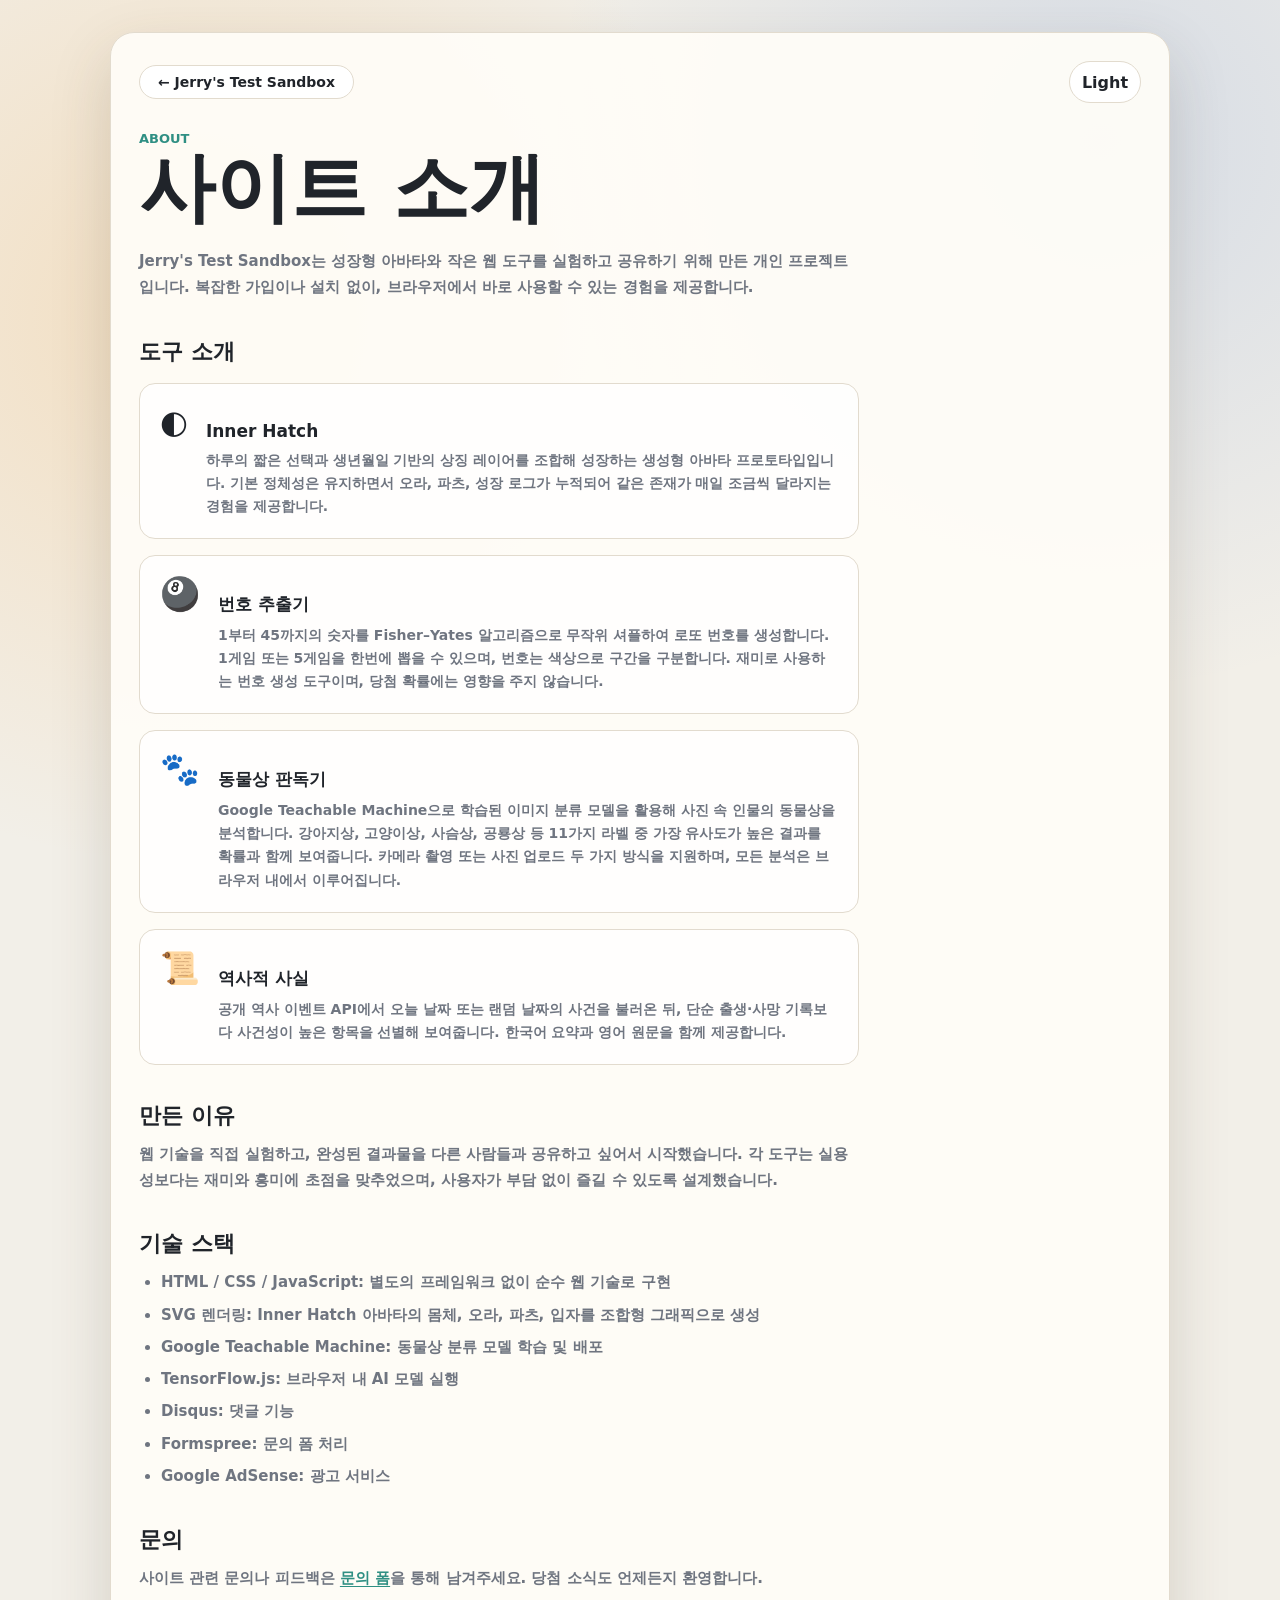
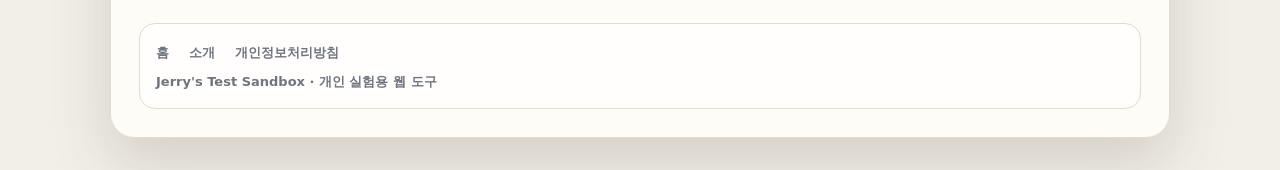
==== commit e86cdfbe: "Add Inner Hatch avatar prototype" ====
--- a/about.html
+++ b/about.html
@@ -3,7 +3,7 @@
 <head>
     <meta charset="UTF-8">
     <meta name="viewport" content="width=device-width, initial-scale=1.0">
-    <meta name="description" content="Jerry's Test Sandbox 소개 - 로또 번호 추출기, 동물상 판독기, 역사적 사실 생성기를 만든 개인 실험 사이트입니다.">
+    <meta name="description" content="Jerry's Test Sandbox 소개 - Inner Hatch 성장형 아바타와 로또, 동물상, 역사 실험 도구를 만든 개인 실험 사이트입니다.">
     <title>사이트 소개 · Jerry's Test Sandbox</title>
     <link rel="stylesheet" href="styles.css">
     <script async src="https://pagead2.googlesyndication.com/pagead/js/adsbygoogle.js?client=ca-pub-7454071284445870" crossorigin="anonymous"></script>
@@ -24,11 +24,19 @@
             </header>
 
             <div class="prose">
-                <p>Jerry's Test Sandbox는 재미있고 유용한 웹 도구를 실험하고 공유하기 위해 만든 개인 프로젝트입니다. 복잡한 가입이나 설치 없이, 브라우저에서 바로 사용할 수 있는 도구들을 제공합니다.</p>
+                <p>Jerry's Test Sandbox는 성장형 아바타와 작은 웹 도구를 실험하고 공유하기 위해 만든 개인 프로젝트입니다. 복잡한 가입이나 설치 없이, 브라우저에서 바로 사용할 수 있는 경험을 제공합니다.</p>
 
                 <h2>도구 소개</h2>
 
                 <div class="about-grid">
+                    <div class="about-card">
+                        <div class="about-icon" aria-hidden="true">◐</div>
+                        <div>
+                            <h3><a href="pet.html">Inner Hatch</a></h3>
+                            <p>하루의 짧은 선택과 생년월일 기반의 상징 레이어를 조합해 성장하는 생성형 아바타 프로토타입입니다. 기본 정체성은 유지하면서 오라, 파츠, 성장 로그가 누적되어 같은 존재가 매일 조금씩 달라지는 경험을 제공합니다.</p>
+                        </div>
+                    </div>
+
                     <div class="about-card">
                         <div class="about-icon" aria-hidden="true">🎱</div>
                         <div>
@@ -49,7 +57,7 @@
                         <div class="about-icon" aria-hidden="true">📜</div>
                         <div>
                             <h3><a href="history.html">역사적 사실</a></h3>
-                            <p>고대사부터 근현대까지, 잘 알려지지 않았거나 놀라운 역사적 사실을 랜덤으로 보여줍니다. 30개 이상의 사실이 수록되어 있으며, 중복 없이 순환하여 매번 새로운 이야기를 만날 수 있습니다. 역사에 대한 흥미와 호기심을 자극하는 것을 목표로 합니다.</p>
+                            <p>공개 역사 이벤트 API에서 오늘 날짜 또는 랜덤 날짜의 사건을 불러온 뒤, 단순 출생·사망 기록보다 사건성이 높은 항목을 선별해 보여줍니다. 한국어 요약과 영어 원문을 함께 제공합니다.</p>
                         </div>
                     </div>
                 </div>
@@ -60,6 +68,7 @@
                 <h2>기술 스택</h2>
                 <ul>
                     <li><strong>HTML / CSS / JavaScript:</strong> 별도의 프레임워크 없이 순수 웹 기술로 구현</li>
+                    <li><strong>SVG 렌더링:</strong> Inner Hatch 아바타의 몸체, 오라, 파츠, 입자를 조합형 그래픽으로 생성</li>
                     <li><strong>Google Teachable Machine:</strong> 동물상 분류 모델 학습 및 배포</li>
                     <li><strong>TensorFlow.js:</strong> 브라우저 내 AI 모델 실행</li>
                     <li><strong>Disqus:</strong> 댓글 기능</li>
--- a/styles.css
+++ b/styles.css
@@ -574,33 +574,20 @@
     font-weight: 700;
 }
 
-.upload-control {
-    display: grid;
-    gap: 8px;
-    padding: 14px;
-    border: 1px dashed var(--line);
-    border-radius: 14px;
-    background: color-mix(in srgb, var(--panel) 72%, transparent);
-    cursor: pointer;
-}
-
-.upload-control.button-like {
-    place-items: center;
-    min-height: 52px;
+.upload-button {
+    width: 100%;
     border-style: solid;
     border-color: color-mix(in srgb, var(--accent) 42%, var(--line));
 }
 
-.upload-control span {
-    color: var(--text);
-    font-weight: 900;
-}
-
-.upload-control input {
+.file-input {
     position: absolute;
     width: 1px;
     height: 1px;
+    overflow: hidden;
+    clip: rect(0, 0, 0, 0);
     opacity: 0;
+    pointer-events: none;
 }
 
 .reset-button {
@@ -740,6 +727,34 @@
     font-size: 14px;
     font-weight: 800;
     line-height: 1.45;
+}
+
+.animal-insight {
+    display: grid;
+    gap: 8px;
+    width: min(100%, 360px);
+    text-align: left;
+}
+
+.animal-insight div {
+    display: grid;
+    gap: 3px;
+    padding: 10px 12px;
+    border: 1px solid var(--line);
+    border-radius: 12px;
+    background: color-mix(in srgb, var(--panel) 68%, transparent);
+}
+
+.animal-insight span {
+    color: var(--muted);
+    font-size: 12px;
+    font-weight: 900;
+}
+
+.animal-insight strong {
+    color: var(--text);
+    font-size: 13px;
+    line-height: 1.35;
 }
 
 .score-ring {
@@ -1144,6 +1159,11 @@
     background: var(--accent-dark);
 }
 
+.action-button:disabled {
+    cursor: wait;
+    opacity: 0.55;
+}
+
 /* ─── Landing Page ─── */
 
 .home-intro {
@@ -1202,6 +1222,408 @@
     color: var(--accent);
     font-size: 20px;
     font-weight: 900;
+}
+
+.product-hero {
+    display: grid;
+    grid-template-columns: minmax(0, 1.15fr) minmax(280px, .85fr);
+    gap: 18px;
+    align-items: stretch;
+    margin-bottom: 34px;
+}
+
+.product-hero > div:first-child,
+.hero-widget {
+    border: 1px solid var(--line);
+    border-radius: 20px;
+    background: color-mix(in srgb, var(--panel-strong) 86%, transparent);
+}
+
+.product-hero > div:first-child {
+    display: grid;
+    align-content: center;
+    gap: 16px;
+    padding: 28px;
+}
+
+.product-hero h2 {
+    max-width: 680px;
+    margin: 0;
+    font-size: clamp(28px, 5vw, 54px);
+    line-height: 1.02;
+}
+
+.product-hero p {
+    max-width: 560px;
+    margin: 0;
+    color: var(--muted);
+    font-size: 16px;
+    font-weight: 750;
+    line-height: 1.55;
+}
+
+.hero-cta {
+    display: inline-flex;
+    width: fit-content;
+    min-height: 52px;
+    align-items: center;
+    justify-content: center;
+    padding: 0 20px;
+    border-radius: 14px;
+    background: var(--accent);
+    color: white;
+    font-weight: 950;
+    text-decoration: none;
+}
+
+.hero-widget {
+    position: relative;
+    overflow: hidden;
+    display: grid;
+    place-items: center;
+    min-height: 320px;
+    padding: 18px;
+    text-align: center;
+}
+
+.hero-widget svg {
+    position: relative;
+    z-index: 1;
+    width: min(220px, 78%);
+}
+
+.hero-widget p {
+    position: relative;
+    z-index: 1;
+    margin: 0;
+    color: var(--text);
+    font-size: 15px;
+    font-weight: 950;
+}
+
+.hero-orbit {
+    position: absolute;
+    width: 240px;
+    aspect-ratio: 1;
+    border: 1px solid color-mix(in srgb, var(--accent) 34%, transparent);
+    border-radius: 50%;
+    background:
+        radial-gradient(circle at 30% 28%, color-mix(in srgb, var(--accent) 28%, transparent), transparent 40%),
+        radial-gradient(circle at 72% 70%, color-mix(in srgb, var(--warm) 30%, transparent), transparent 30%);
+}
+
+.labs-heading {
+    margin-top: 0;
+}
+
+/* ─── Inner Hatch Prototype ─── */
+
+.pet-shell {
+    align-items: start;
+}
+
+.pet-panel {
+    max-width: 1120px;
+}
+
+.pet-widget {
+    display: grid;
+    grid-template-columns: minmax(280px, .9fr) minmax(0, 1.1fr);
+    gap: 18px;
+    margin-bottom: 20px;
+}
+
+.pet-stage,
+.pet-summary,
+.onboarding-card,
+.daily-card,
+.evolution-card,
+.growth-log-section {
+    border: 1px solid var(--line);
+    border-radius: 20px;
+    background: color-mix(in srgb, var(--panel-strong) 88%, transparent);
+}
+
+.pet-stage {
+    position: relative;
+    overflow: hidden;
+    display: grid;
+    min-height: 380px;
+    place-items: center;
+    background:
+        radial-gradient(circle at 50% 32%, color-mix(in srgb, var(--accent) 18%, transparent), transparent 34%),
+        radial-gradient(circle at 70% 74%, color-mix(in srgb, var(--warm) 18%, transparent), transparent 26%),
+        color-mix(in srgb, var(--panel) 76%, var(--line));
+}
+
+.pet-day {
+    position: absolute;
+    top: 14px;
+    left: 14px;
+    padding: 7px 11px;
+    border-radius: 999px;
+    background: var(--panel-strong);
+    color: var(--accent);
+    font-size: 12px;
+    font-weight: 950;
+}
+
+.avatar-mount {
+    width: min(330px, 88%);
+}
+
+.generated-avatar {
+    width: 100%;
+    overflow: visible;
+}
+
+.avatar-body {
+    animation: avatarBreathe 4.8s ease-in-out infinite;
+    transform-origin: center;
+}
+
+.avatar-aura {
+    animation: auraPulse 6s ease-in-out infinite;
+}
+
+.avatar-particle {
+    animation: particleFloat 7s ease-in-out infinite;
+}
+
+.particle-1 {
+    animation-delay: -1.6s;
+}
+
+.particle-2 {
+    animation-delay: -3.2s;
+}
+
+.particle-3 {
+    animation-delay: -4.8s;
+}
+
+.inner-glow {
+    animation: auraPulse 3.6s ease-in-out infinite;
+}
+
+.pet-summary {
+    display: grid;
+    align-content: center;
+    gap: 14px;
+    padding: 26px;
+}
+
+.pet-summary h1 {
+    font-size: clamp(34px, 6vw, 64px);
+}
+
+.pet-summary p {
+    margin: 0;
+    color: var(--muted);
+    font-size: 16px;
+    font-weight: 800;
+    line-height: 1.55;
+}
+
+.pet-stats {
+    display: grid;
+    grid-template-columns: repeat(4, minmax(0, 1fr));
+    gap: 8px;
+    margin-top: 4px;
+}
+
+.pet-stats span {
+    display: grid;
+    gap: 4px;
+    padding: 10px;
+    border: 1px solid var(--line);
+    border-radius: 12px;
+    background: var(--panel);
+    color: var(--muted);
+    font-size: 12px;
+    font-weight: 900;
+}
+
+.pet-stats strong {
+    color: var(--text);
+    font-size: 20px;
+}
+
+.onboarding-card,
+.daily-card,
+.evolution-card,
+.growth-log-section {
+    display: grid;
+    gap: 14px;
+    margin-top: 18px;
+    padding: 20px;
+}
+
+.onboarding-card h2 {
+    margin: 0;
+    font-size: clamp(22px, 4vw, 36px);
+}
+
+.onboarding-grid {
+    display: grid;
+    grid-template-columns: repeat(3, minmax(0, 1fr));
+    gap: 10px;
+}
+
+.onboarding-grid label {
+    display: grid;
+    gap: 8px;
+    color: var(--muted);
+    font-size: 13px;
+    font-weight: 900;
+}
+
+.onboarding-grid input,
+.onboarding-grid select {
+    min-height: 48px;
+    border: 1px solid var(--line);
+    border-radius: 12px;
+    background: var(--panel);
+    color: var(--text);
+    padding: 0 12px;
+}
+
+.question-stack {
+    display: grid;
+    gap: 12px;
+}
+
+.question-card {
+    display: grid;
+    gap: 10px;
+    padding: 14px;
+    border: 1px solid var(--line);
+    border-radius: 16px;
+    background: var(--panel);
+}
+
+.question-card h3 {
+    margin: 0;
+    font-size: 16px;
+    line-height: 1.4;
+}
+
+.answer-grid {
+    display: grid;
+    grid-template-columns: repeat(3, minmax(0, 1fr));
+    gap: 8px;
+}
+
+.answer-option {
+    min-height: 66px;
+    padding: 10px;
+    border: 1px solid var(--line);
+    border-radius: 12px;
+    background: var(--panel-strong);
+    color: var(--text);
+    font-size: 13px;
+    font-weight: 850;
+    line-height: 1.35;
+    cursor: pointer;
+}
+
+.answer-option.selected {
+    border-color: var(--accent);
+    background: color-mix(in srgb, var(--accent) 16%, var(--panel-strong));
+    color: var(--accent);
+}
+
+.evolution-result {
+    display: grid;
+    gap: 10px;
+}
+
+.evolution-result > strong {
+    font-size: clamp(24px, 5vw, 42px);
+    line-height: 1.05;
+}
+
+.evolution-result p {
+    margin: 0;
+    color: var(--muted);
+    font-size: 15px;
+    font-weight: 750;
+    line-height: 1.55;
+}
+
+.mutation-list {
+    display: flex;
+    flex-wrap: wrap;
+    gap: 8px;
+}
+
+.mutation-list span {
+    padding: 7px 10px;
+    border-radius: 999px;
+    background: color-mix(in srgb, var(--accent) 14%, var(--panel));
+    color: var(--accent);
+    font-size: 12px;
+    font-weight: 950;
+}
+
+.growth-log {
+    display: grid;
+    grid-template-columns: repeat(2, minmax(0, 1fr));
+    gap: 10px;
+}
+
+.growth-entry {
+    display: grid;
+    gap: 6px;
+    padding: 14px;
+    border: 1px solid var(--line);
+    border-radius: 14px;
+    background: var(--panel);
+}
+
+.growth-entry span {
+    color: var(--accent);
+    font-size: 12px;
+    font-weight: 950;
+}
+
+.growth-entry strong {
+    font-size: 15px;
+}
+
+.growth-entry p {
+    margin: 0;
+    color: var(--muted);
+    font-size: 13px;
+    font-weight: 700;
+    line-height: 1.45;
+}
+
+@keyframes avatarBreathe {
+    0%, 100% {
+        transform: scale(1);
+    }
+    50% {
+        transform: scale(1.025);
+    }
+}
+
+@keyframes auraPulse {
+    0%, 100% {
+        opacity: .22;
+    }
+    50% {
+        opacity: .42;
+    }
+}
+
+@keyframes particleFloat {
+    0%, 100% {
+        transform: translateY(0);
+    }
+    50% {
+        transform: translateY(-10px);
+    }
 }
 
 /* ─── Info Section (shared across sub-pages) ─── */
@@ -1455,6 +1877,32 @@
     line-height: 1.7;
 }
 
+.fact-original {
+    margin: 14px 0 0;
+    padding: 12px 14px;
+    border: 1px solid var(--line);
+    border-radius: 12px;
+    background: color-mix(in srgb, var(--panel) 72%, transparent);
+    color: var(--muted);
+    font-size: 13px;
+    font-weight: 700;
+    line-height: 1.55;
+}
+
+.fact-source {
+    display: inline-flex;
+    width: fit-content;
+    margin-top: 16px;
+    color: var(--accent);
+    font-size: 13px;
+    font-weight: 900;
+    text-decoration: none;
+}
+
+.fact-source:hover {
+    text-decoration: underline;
+}
+
 .fact-counter {
     text-align: right;
     color: var(--muted);
@@ -1530,7 +1978,12 @@
 
     .feature-grid,
     .info-grid,
-    .related-list {
+    .related-list,
+    .product-hero,
+    .pet-widget,
+    .onboarding-grid,
+    .answer-grid,
+    .growth-log {
         grid-template-columns: 1fr;
     }
 
@@ -1552,6 +2005,24 @@
         align-self: center;
     }
 
+    .product-hero > div:first-child,
+    .pet-summary,
+    .onboarding-card,
+    .daily-card,
+    .evolution-card,
+    .growth-log-section {
+        padding: 16px;
+    }
+
+    .hero-widget,
+    .pet-stage {
+        min-height: 280px;
+    }
+
+    .pet-stats {
+        grid-template-columns: repeat(2, minmax(0, 1fr));
+    }
+
     .form-grid {
         grid-template-columns: 1fr;
     }
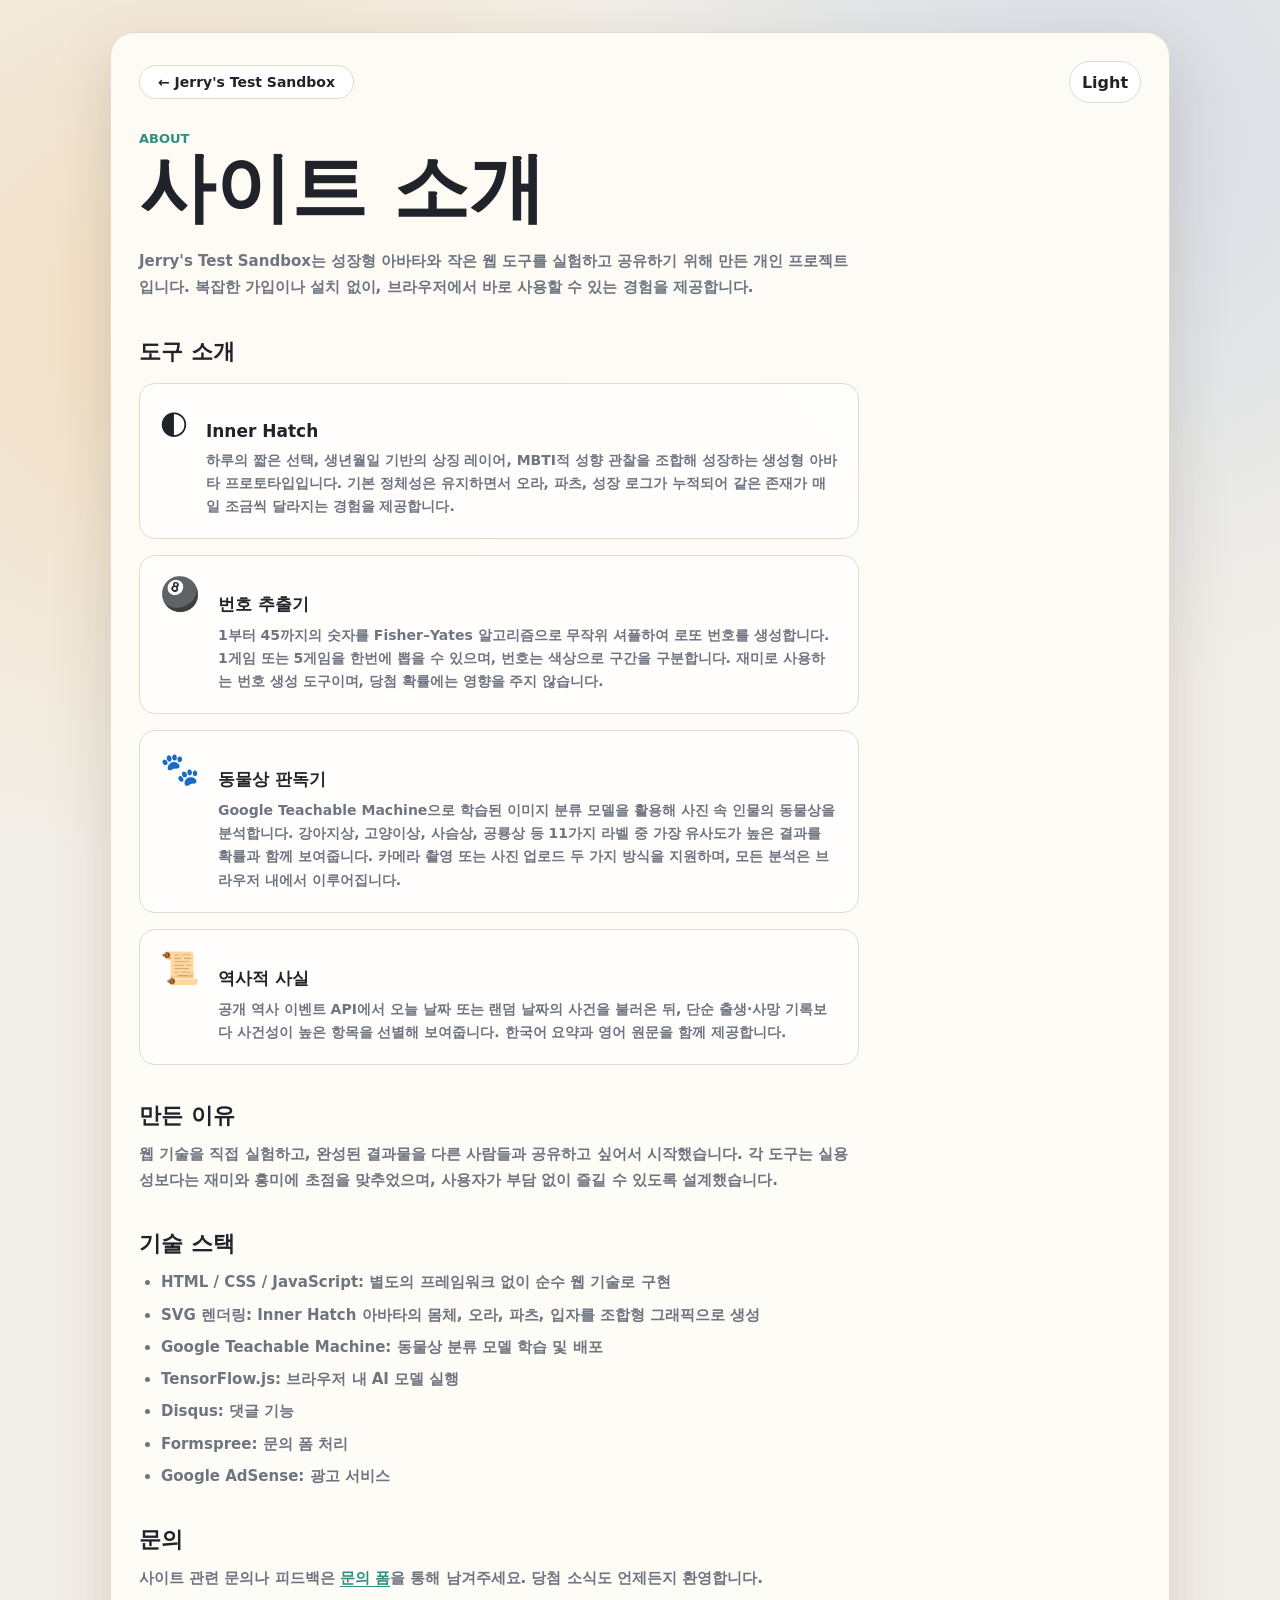
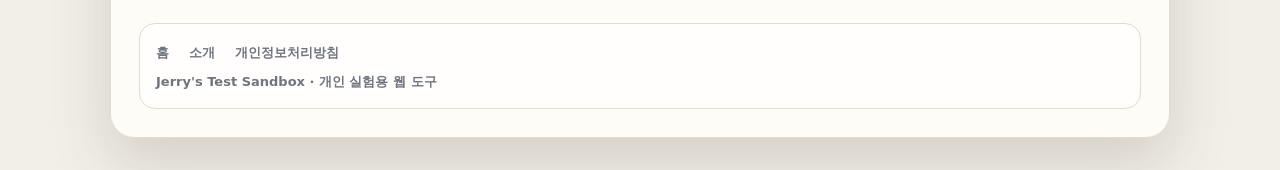
==== commit 53eca0ac: "Infer MBTI traits from avatar choices" ====
--- a/about.html
+++ b/about.html
@@ -33,7 +33,7 @@
                         <div class="about-icon" aria-hidden="true">◐</div>
                         <div>
                             <h3><a href="pet.html">Inner Hatch</a></h3>
-                            <p>하루의 짧은 선택과 생년월일 기반의 상징 레이어를 조합해 성장하는 생성형 아바타 프로토타입입니다. 기본 정체성은 유지하면서 오라, 파츠, 성장 로그가 누적되어 같은 존재가 매일 조금씩 달라지는 경험을 제공합니다.</p>
+                            <p>하루의 짧은 선택, 생년월일 기반의 상징 레이어, MBTI적 성향 관찰을 조합해 성장하는 생성형 아바타 프로토타입입니다. 기본 정체성은 유지하면서 오라, 파츠, 성장 로그가 누적되어 같은 존재가 매일 조금씩 달라지는 경험을 제공합니다.</p>
                         </div>
                     </div>
 
--- a/styles.css
+++ b/styles.css
@@ -1382,6 +1382,17 @@
     transform-origin: center;
 }
 
+.avatar-ear,
+.avatar-tail,
+.avatar-foot,
+.mbti-traits {
+    filter: drop-shadow(0 6px 10px rgba(0, 0, 0, .16));
+}
+
+.mbti-pulse {
+    animation: auraPulse 3.2s ease-in-out infinite;
+}
+
 .avatar-aura {
     animation: auraPulse 6s ease-in-out infinite;
 }
@@ -1423,6 +1434,18 @@
     font-size: 16px;
     font-weight: 800;
     line-height: 1.55;
+}
+
+.birth-rhythm {
+    width: fit-content;
+    padding: 8px 11px;
+    border: 1px solid color-mix(in srgb, var(--accent) 36%, var(--line));
+    border-radius: 999px;
+    background: color-mix(in srgb, var(--accent) 10%, var(--panel));
+    color: var(--accent);
+    font-size: 13px;
+    font-weight: 950;
+    line-height: 1.35;
 }
 
 .pet-stats {
@@ -1464,9 +1487,17 @@
     font-size: clamp(22px, 4vw, 36px);
 }
 
+.method-note {
+    margin: 0;
+    color: var(--muted);
+    font-size: 14px;
+    font-weight: 750;
+    line-height: 1.55;
+}
+
 .onboarding-grid {
     display: grid;
-    grid-template-columns: repeat(3, minmax(0, 1fr));
+    grid-template-columns: repeat(auto-fit, minmax(180px, 1fr));
     gap: 10px;
 }
 
@@ -1515,6 +1546,8 @@
 }
 
 .answer-option {
+    display: grid;
+    gap: 6px;
     min-height: 66px;
     padding: 10px;
     border: 1px solid var(--line);
@@ -1525,6 +1558,16 @@
     font-weight: 850;
     line-height: 1.35;
     cursor: pointer;
+}
+
+.answer-option strong {
+    font-size: 13px;
+}
+
+.answer-option span {
+    color: var(--muted);
+    font-size: 12px;
+    font-weight: 900;
 }
 
 .answer-option.selected {
@@ -1533,6 +1576,10 @@
     color: var(--accent);
 }
 
+.answer-option.selected span {
+    color: var(--accent);
+}
+
 .evolution-result {
     display: grid;
     gap: 10px;
@@ -1549,6 +1596,69 @@
     font-size: 15px;
     font-weight: 750;
     line-height: 1.55;
+}
+
+.evidence-panel {
+    display: grid;
+    gap: 10px;
+    padding: 14px;
+    border: 1px solid var(--line);
+    border-radius: 14px;
+    background: var(--panel);
+}
+
+.evidence-summary {
+    display: grid;
+    gap: 8px;
+}
+
+.evidence-summary p,
+.evidence-note {
+    margin: 0;
+    color: var(--muted);
+    font-size: 12px;
+    font-weight: 900;
+    line-height: 1.45;
+}
+
+.evidence-summary div {
+    display: flex;
+    flex-wrap: wrap;
+    gap: 7px;
+}
+
+.evidence-summary span {
+    padding: 6px 9px;
+    border-radius: 999px;
+    background: color-mix(in srgb, var(--accent) 12%, var(--panel-strong));
+    color: var(--accent);
+    font-size: 12px;
+    font-weight: 950;
+}
+
+.evidence-panel ul {
+    display: grid;
+    gap: 8px;
+    padding: 0;
+    margin: 0;
+    list-style: none;
+}
+
+.evidence-panel li {
+    display: grid;
+    gap: 3px;
+}
+
+.evidence-panel li strong {
+    color: var(--text);
+    font-size: 13px;
+}
+
+.evidence-panel li span {
+    color: var(--muted);
+    font-size: 13px;
+    font-weight: 750;
+    line-height: 1.45;
 }
 
 .mutation-list {
@@ -1572,6 +1682,68 @@
     gap: 10px;
 }
 
+.test-console {
+    display: grid;
+    grid-template-columns: minmax(0, 1fr) auto auto;
+    gap: 10px;
+    margin-bottom: 18px;
+    padding: 14px;
+    border: 1px solid var(--line);
+    border-radius: 18px;
+    background: color-mix(in srgb, var(--panel-strong) 88%, transparent);
+}
+
+.access-gate {
+    min-height: 100vh;
+    display: grid;
+    place-items: center;
+    padding: 24px;
+}
+
+.access-gate > div {
+    display: grid;
+    gap: 14px;
+    width: min(430px, 100%);
+    padding: 24px;
+    border: 1px solid var(--line);
+    border-radius: 22px;
+    background: color-mix(in srgb, var(--panel) 94%, transparent);
+    box-shadow: var(--shadow);
+}
+
+.access-gate h1 {
+    font-size: clamp(30px, 7vw, 54px);
+}
+
+.access-gate p {
+    margin: 0;
+    color: var(--muted);
+    font-size: 14px;
+    font-weight: 750;
+    line-height: 1.55;
+}
+
+.access-gate label {
+    display: grid;
+    gap: 8px;
+    color: var(--muted);
+    font-size: 13px;
+    font-weight: 900;
+}
+
+.access-gate input {
+    min-height: 50px;
+    border: 1px solid var(--line);
+    border-radius: 12px;
+    background: var(--panel-strong);
+    color: var(--text);
+    padding: 0 12px;
+}
+
+.access-locked .test-protected {
+    display: none;
+}
+
 .growth-entry {
     display: grid;
     gap: 6px;
@@ -1983,7 +2155,8 @@
     .pet-widget,
     .onboarding-grid,
     .answer-grid,
-    .growth-log {
+    .growth-log,
+    .test-console {
         grid-template-columns: 1fr;
     }
 
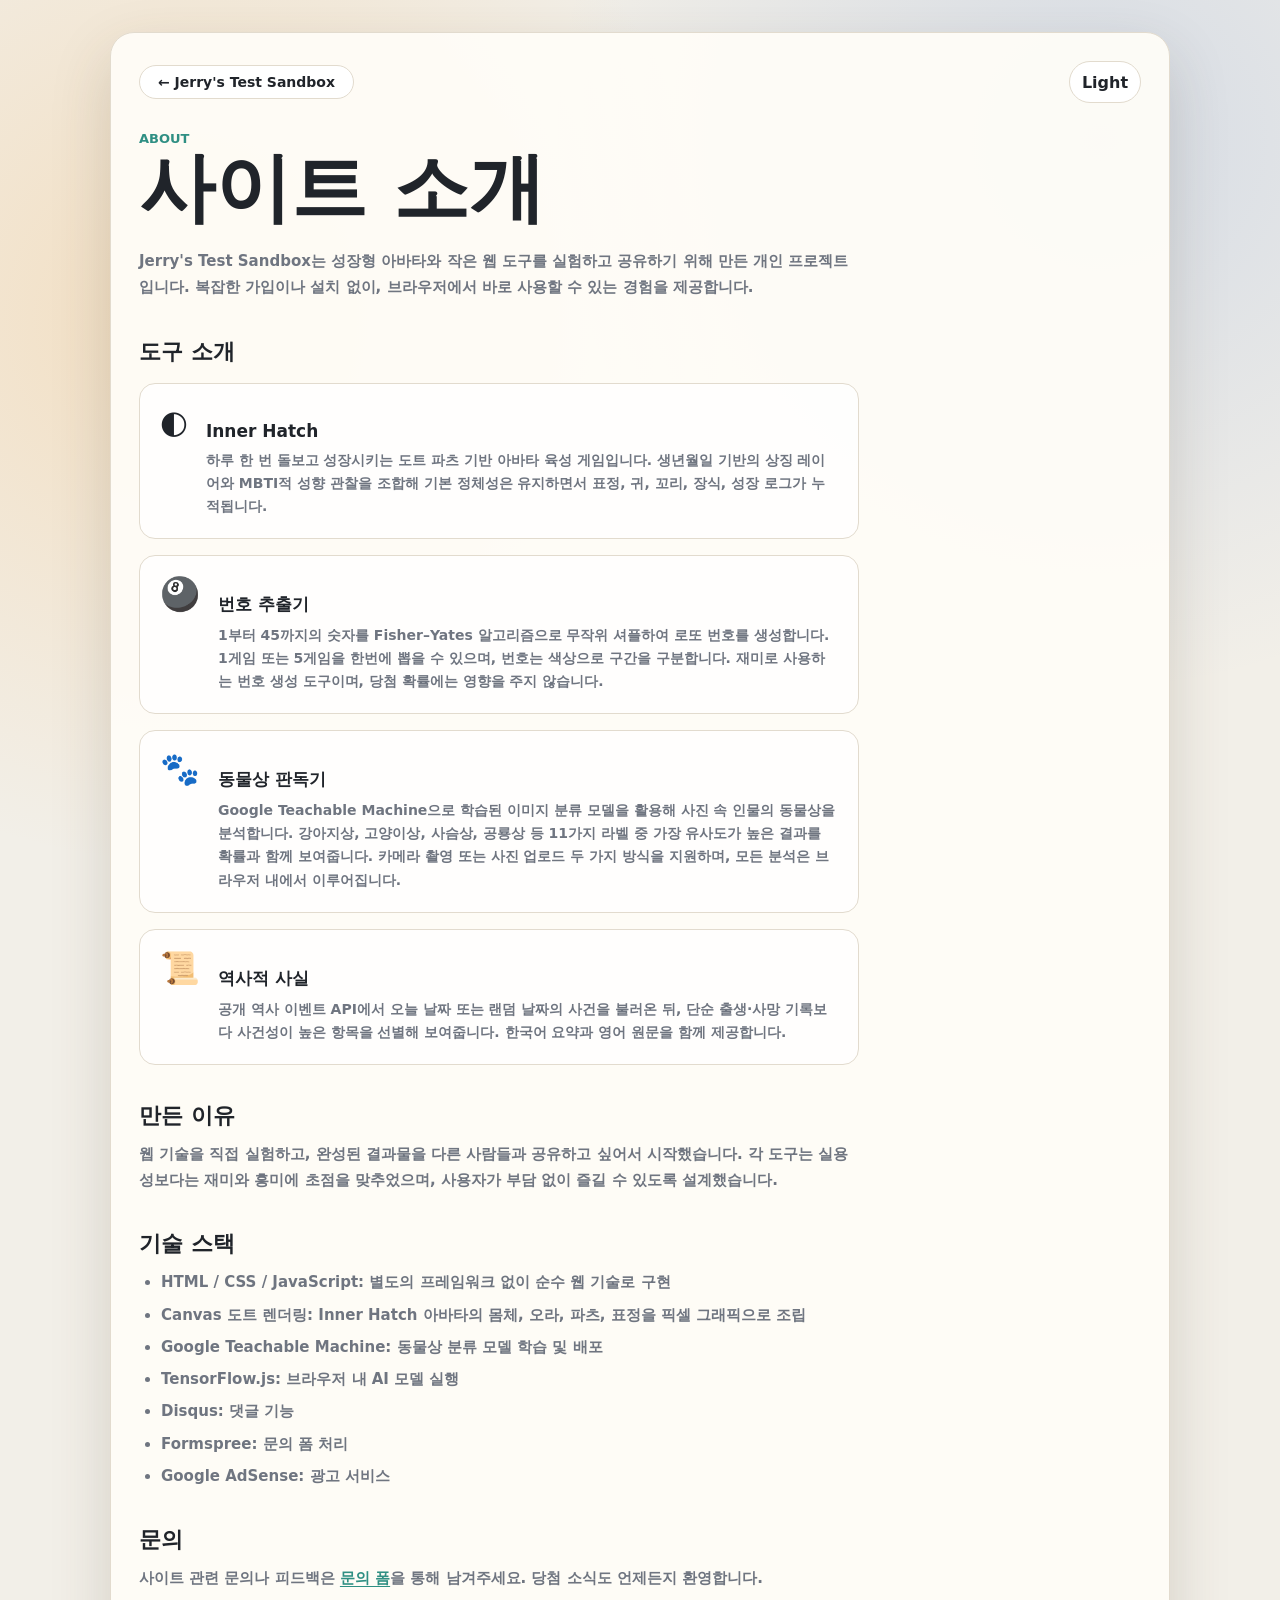
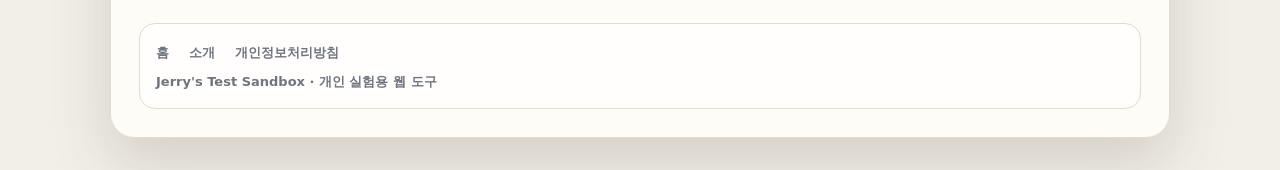
==== commit 30e88781: "Rework Inner Hatch as pixel pet game" ====
--- a/about.html
+++ b/about.html
@@ -33,7 +33,7 @@
                         <div class="about-icon" aria-hidden="true">◐</div>
                         <div>
                             <h3><a href="pet.html">Inner Hatch</a></h3>
-                            <p>하루의 짧은 선택, 생년월일 기반의 상징 레이어, MBTI적 성향 관찰을 조합해 성장하는 생성형 아바타 프로토타입입니다. 기본 정체성은 유지하면서 오라, 파츠, 성장 로그가 누적되어 같은 존재가 매일 조금씩 달라지는 경험을 제공합니다.</p>
+                            <p>하루 한 번 돌보고 성장시키는 도트 파츠 기반 아바타 육성 게임입니다. 생년월일 기반의 상징 레이어와 MBTI적 성향 관찰을 조합해 기본 정체성은 유지하면서 표정, 귀, 꼬리, 장식, 성장 로그가 누적됩니다.</p>
                         </div>
                     </div>
 
@@ -68,7 +68,7 @@
                 <h2>기술 스택</h2>
                 <ul>
                     <li><strong>HTML / CSS / JavaScript:</strong> 별도의 프레임워크 없이 순수 웹 기술로 구현</li>
-                    <li><strong>SVG 렌더링:</strong> Inner Hatch 아바타의 몸체, 오라, 파츠, 입자를 조합형 그래픽으로 생성</li>
+                    <li><strong>Canvas 도트 렌더링:</strong> Inner Hatch 아바타의 몸체, 오라, 파츠, 표정을 픽셀 그래픽으로 조립</li>
                     <li><strong>Google Teachable Machine:</strong> 동물상 분류 모델 학습 및 배포</li>
                     <li><strong>TensorFlow.js:</strong> 브라우저 내 AI 모델 실행</li>
                     <li><strong>Disqus:</strong> 댓글 기능</li>
--- a/styles.css
+++ b/styles.css
@@ -1369,52 +1369,24 @@
 }
 
 .avatar-mount {
-    width: min(330px, 88%);
-}
-
-.generated-avatar {
+    display: grid;
+    width: min(360px, 90%);
+    place-items: center;
+}
+
+.pixel-avatar {
     width: 100%;
-    overflow: visible;
-}
-
-.avatar-body {
-    animation: avatarBreathe 4.8s ease-in-out infinite;
-    transform-origin: center;
-}
-
-.avatar-ear,
-.avatar-tail,
-.avatar-foot,
-.mbti-traits {
-    filter: drop-shadow(0 6px 10px rgba(0, 0, 0, .16));
-}
-
-.mbti-pulse {
-    animation: auraPulse 3.2s ease-in-out infinite;
-}
-
-.avatar-aura {
-    animation: auraPulse 6s ease-in-out infinite;
-}
-
-.avatar-particle {
-    animation: particleFloat 7s ease-in-out infinite;
-}
-
-.particle-1 {
-    animation-delay: -1.6s;
-}
-
-.particle-2 {
-    animation-delay: -3.2s;
-}
-
-.particle-3 {
-    animation-delay: -4.8s;
-}
-
-.inner-glow {
-    animation: auraPulse 3.6s ease-in-out infinite;
+    max-width: 360px;
+    aspect-ratio: 1;
+    border: 10px solid color-mix(in srgb, var(--panel-strong) 80%, var(--line));
+    border-radius: 18px;
+    background: #f8fbff;
+    box-shadow:
+        0 22px 42px rgba(0, 0, 0, .18),
+        inset 0 0 0 2px rgba(255, 255, 255, .65);
+    image-rendering: pixelated;
+    image-rendering: crisp-edges;
+    animation: pixelBob 3.8s steps(4, end) infinite;
 }
 
 .pet-summary {
@@ -1472,6 +1444,42 @@
     font-size: 20px;
 }
 
+.pet-meters {
+    display: grid;
+    gap: 8px;
+}
+
+.pet-meter {
+    display: grid;
+    grid-template-columns: 42px minmax(0, 1fr) 34px;
+    align-items: center;
+    gap: 8px;
+    color: var(--muted);
+    font-size: 12px;
+    font-weight: 950;
+}
+
+.pet-meter i {
+    overflow: hidden;
+    display: block;
+    height: 10px;
+    border: 1px solid var(--line);
+    border-radius: 999px;
+    background: var(--panel);
+}
+
+.pet-meter b {
+    display: block;
+    height: 100%;
+    border-radius: inherit;
+    background: linear-gradient(90deg, var(--accent), var(--warm));
+}
+
+.pet-meter strong {
+    color: var(--text);
+    text-align: right;
+}
+
 .onboarding-card,
 .daily-card,
 .evolution-card,
@@ -1522,6 +1530,68 @@
 .question-stack {
     display: grid;
     gap: 12px;
+}
+
+.care-grid {
+    display: grid;
+    grid-template-columns: repeat(3, minmax(0, 1fr));
+    gap: 10px;
+}
+
+.care-action {
+    display: grid;
+    min-height: 172px;
+    align-content: start;
+    gap: 9px;
+    padding: 14px;
+    border: 1px solid var(--line);
+    border-radius: 16px;
+    background: var(--panel);
+    color: var(--text);
+    text-align: left;
+    cursor: pointer;
+    transition: transform 140ms ease, border-color 140ms ease, background-color 140ms ease;
+}
+
+.care-action:hover {
+    transform: translateY(-2px);
+    border-color: color-mix(in srgb, var(--accent) 46%, var(--line));
+}
+
+.care-action.selected {
+    border-color: var(--accent);
+    background: color-mix(in srgb, var(--accent) 14%, var(--panel));
+}
+
+.care-icon {
+    display: grid;
+    width: 42px;
+    aspect-ratio: 1;
+    place-items: center;
+    border: 2px solid currentColor;
+    border-radius: 10px;
+    color: var(--accent);
+    font-size: 24px;
+    font-weight: 950;
+    line-height: 1;
+}
+
+.care-action strong {
+    font-size: 16px;
+}
+
+.care-action small,
+.care-action em {
+    color: var(--muted);
+    font-size: 12px;
+    font-style: normal;
+    font-weight: 800;
+    line-height: 1.45;
+}
+
+.care-action em {
+    margin-top: auto;
+    color: var(--accent);
 }
 
 .question-card {
@@ -1771,30 +1841,12 @@
     line-height: 1.45;
 }
 
-@keyframes avatarBreathe {
-    0%, 100% {
-        transform: scale(1);
-    }
-    50% {
-        transform: scale(1.025);
-    }
-}
-
-@keyframes auraPulse {
-    0%, 100% {
-        opacity: .22;
-    }
-    50% {
-        opacity: .42;
-    }
-}
-
-@keyframes particleFloat {
+@keyframes pixelBob {
     0%, 100% {
         transform: translateY(0);
     }
     50% {
-        transform: translateY(-10px);
+        transform: translateY(-5px);
     }
 }
 
@@ -2154,6 +2206,7 @@
     .product-hero,
     .pet-widget,
     .onboarding-grid,
+    .care-grid,
     .answer-grid,
     .growth-log,
     .test-console {
@@ -2189,11 +2242,20 @@
 
     .hero-widget,
     .pet-stage {
-        min-height: 280px;
+        min-height: 300px;
     }
 
     .pet-stats {
         grid-template-columns: repeat(2, minmax(0, 1fr));
+    }
+
+    .care-action {
+        min-height: 128px;
+    }
+
+    .pixel-avatar {
+        max-width: 300px;
+        border-width: 8px;
     }
 
     .form-grid {
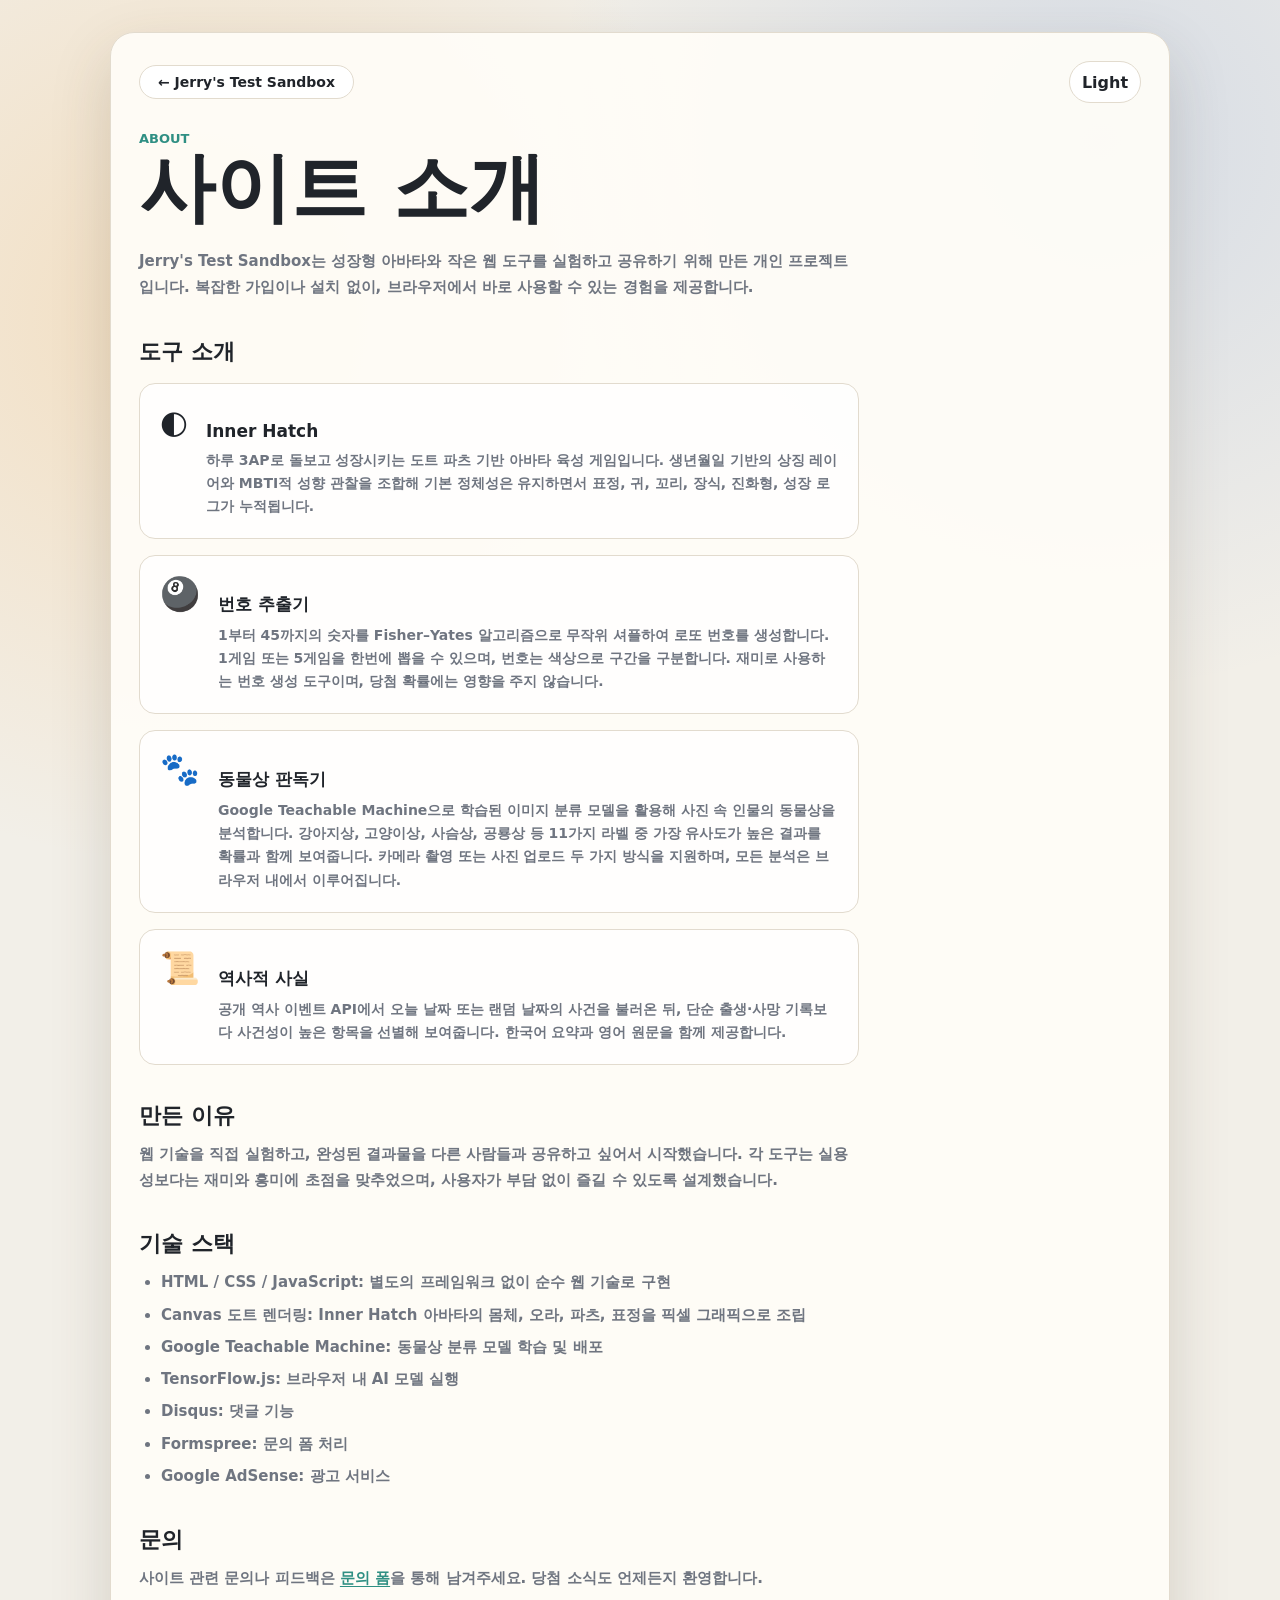
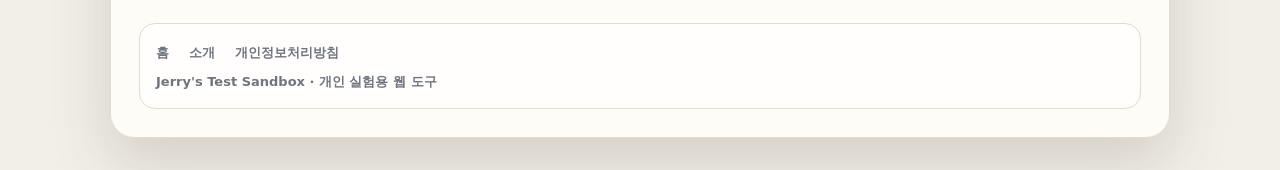
==== commit 8f123800: "Add multi-action pixel pet loop" ====
--- a/about.html
+++ b/about.html
@@ -33,7 +33,7 @@
                         <div class="about-icon" aria-hidden="true">◐</div>
                         <div>
                             <h3><a href="pet.html">Inner Hatch</a></h3>
-                            <p>하루 한 번 돌보고 성장시키는 도트 파츠 기반 아바타 육성 게임입니다. 생년월일 기반의 상징 레이어와 MBTI적 성향 관찰을 조합해 기본 정체성은 유지하면서 표정, 귀, 꼬리, 장식, 성장 로그가 누적됩니다.</p>
+                            <p>하루 3AP로 돌보고 성장시키는 도트 파츠 기반 아바타 육성 게임입니다. 생년월일 기반의 상징 레이어와 MBTI적 성향 관찰을 조합해 기본 정체성은 유지하면서 표정, 귀, 꼬리, 장식, 진화형, 성장 로그가 누적됩니다.</p>
                         </div>
                     </div>
 
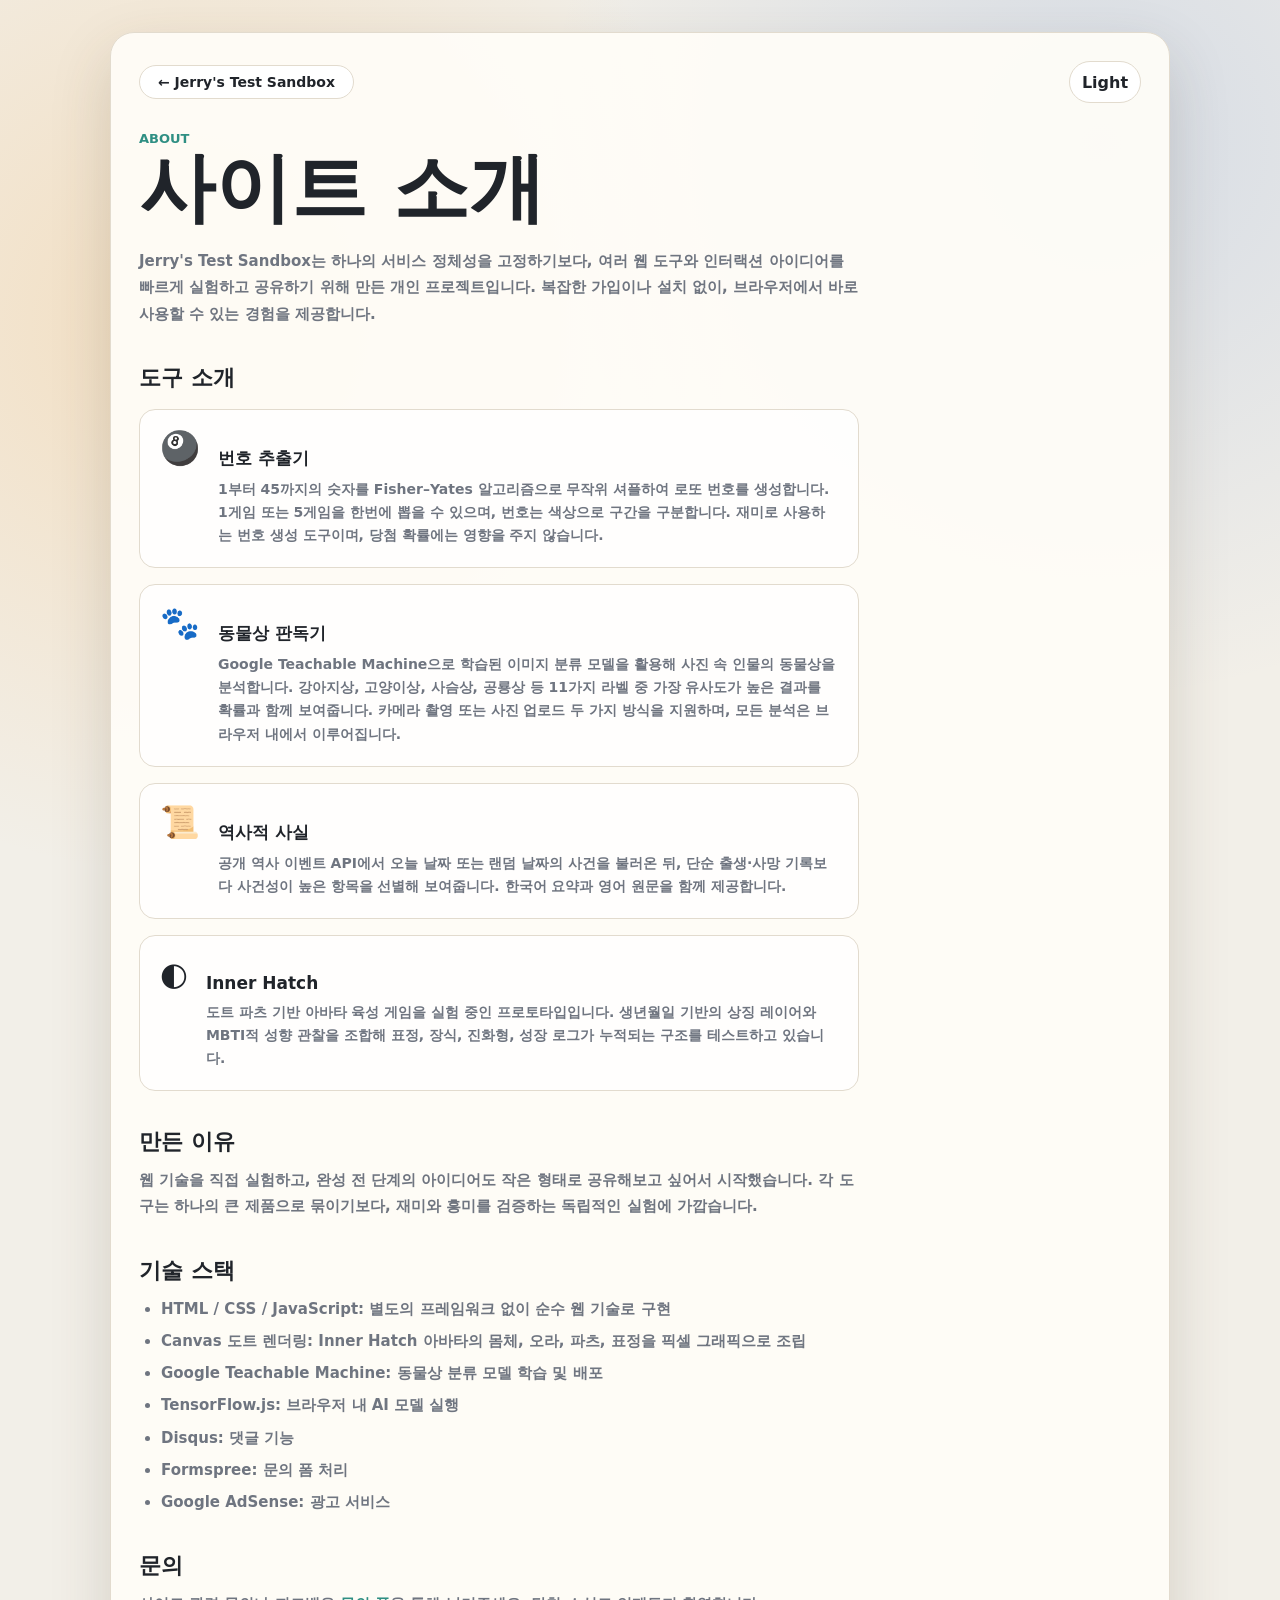
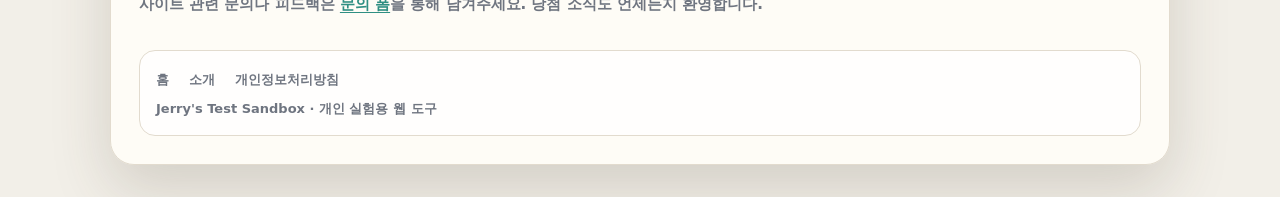
==== commit 6b4ee188: "Reframe homepage as sandbox hub" ====
--- a/about.html
+++ b/about.html
@@ -3,7 +3,7 @@
 <head>
     <meta charset="UTF-8">
     <meta name="viewport" content="width=device-width, initial-scale=1.0">
-    <meta name="description" content="Jerry's Test Sandbox 소개 - Inner Hatch 성장형 아바타와 로또, 동물상, 역사 실험 도구를 만든 개인 실험 사이트입니다.">
+    <meta name="description" content="Jerry's Test Sandbox 소개 - 여러 웹 도구와 인터랙션을 빠르게 실험하는 개인 샌드박스 사이트입니다.">
     <title>사이트 소개 · Jerry's Test Sandbox</title>
     <link rel="stylesheet" href="styles.css">
     <script async src="https://pagead2.googlesyndication.com/pagead/js/adsbygoogle.js?client=ca-pub-7454071284445870" crossorigin="anonymous"></script>
@@ -24,19 +24,11 @@
             </header>
 
             <div class="prose">
-                <p>Jerry's Test Sandbox는 성장형 아바타와 작은 웹 도구를 실험하고 공유하기 위해 만든 개인 프로젝트입니다. 복잡한 가입이나 설치 없이, 브라우저에서 바로 사용할 수 있는 경험을 제공합니다.</p>
+                <p>Jerry's Test Sandbox는 하나의 서비스 정체성을 고정하기보다, 여러 웹 도구와 인터랙션 아이디어를 빠르게 실험하고 공유하기 위해 만든 개인 프로젝트입니다. 복잡한 가입이나 설치 없이, 브라우저에서 바로 사용할 수 있는 경험을 제공합니다.</p>
 
                 <h2>도구 소개</h2>
 
                 <div class="about-grid">
-                    <div class="about-card">
-                        <div class="about-icon" aria-hidden="true">◐</div>
-                        <div>
-                            <h3><a href="pet.html">Inner Hatch</a></h3>
-                            <p>하루 3AP로 돌보고 성장시키는 도트 파츠 기반 아바타 육성 게임입니다. 생년월일 기반의 상징 레이어와 MBTI적 성향 관찰을 조합해 기본 정체성은 유지하면서 표정, 귀, 꼬리, 장식, 진화형, 성장 로그가 누적됩니다.</p>
-                        </div>
-                    </div>
-
                     <div class="about-card">
                         <div class="about-icon" aria-hidden="true">🎱</div>
                         <div>
@@ -60,10 +52,18 @@
                             <p>공개 역사 이벤트 API에서 오늘 날짜 또는 랜덤 날짜의 사건을 불러온 뒤, 단순 출생·사망 기록보다 사건성이 높은 항목을 선별해 보여줍니다. 한국어 요약과 영어 원문을 함께 제공합니다.</p>
                         </div>
                     </div>
+
+                    <div class="about-card">
+                        <div class="about-icon" aria-hidden="true">◐</div>
+                        <div>
+                            <h3><a href="pet.html">Inner Hatch</a></h3>
+                            <p>도트 파츠 기반 아바타 육성 게임을 실험 중인 프로토타입입니다. 생년월일 기반의 상징 레이어와 MBTI적 성향 관찰을 조합해 표정, 장식, 진화형, 성장 로그가 누적되는 구조를 테스트하고 있습니다.</p>
+                        </div>
+                    </div>
                 </div>
 
                 <h2>만든 이유</h2>
-                <p>웹 기술을 직접 실험하고, 완성된 결과물을 다른 사람들과 공유하고 싶어서 시작했습니다. 각 도구는 실용성보다는 재미와 흥미에 초점을 맞추었으며, 사용자가 부담 없이 즐길 수 있도록 설계했습니다.</p>
+                <p>웹 기술을 직접 실험하고, 완성 전 단계의 아이디어도 작은 형태로 공유해보고 싶어서 시작했습니다. 각 도구는 하나의 큰 제품으로 묶이기보다, 재미와 흥미를 검증하는 독립적인 실험에 가깝습니다.</p>
 
                 <h2>기술 스택</h2>
                 <ul>
--- a/styles.css
+++ b/styles.css
@@ -1176,7 +1176,7 @@
 
 .feature-grid {
     display: grid;
-    grid-template-columns: repeat(3, minmax(0, 1fr));
+    grid-template-columns: repeat(auto-fit, minmax(220px, 1fr));
     gap: 14px;
 }
 
